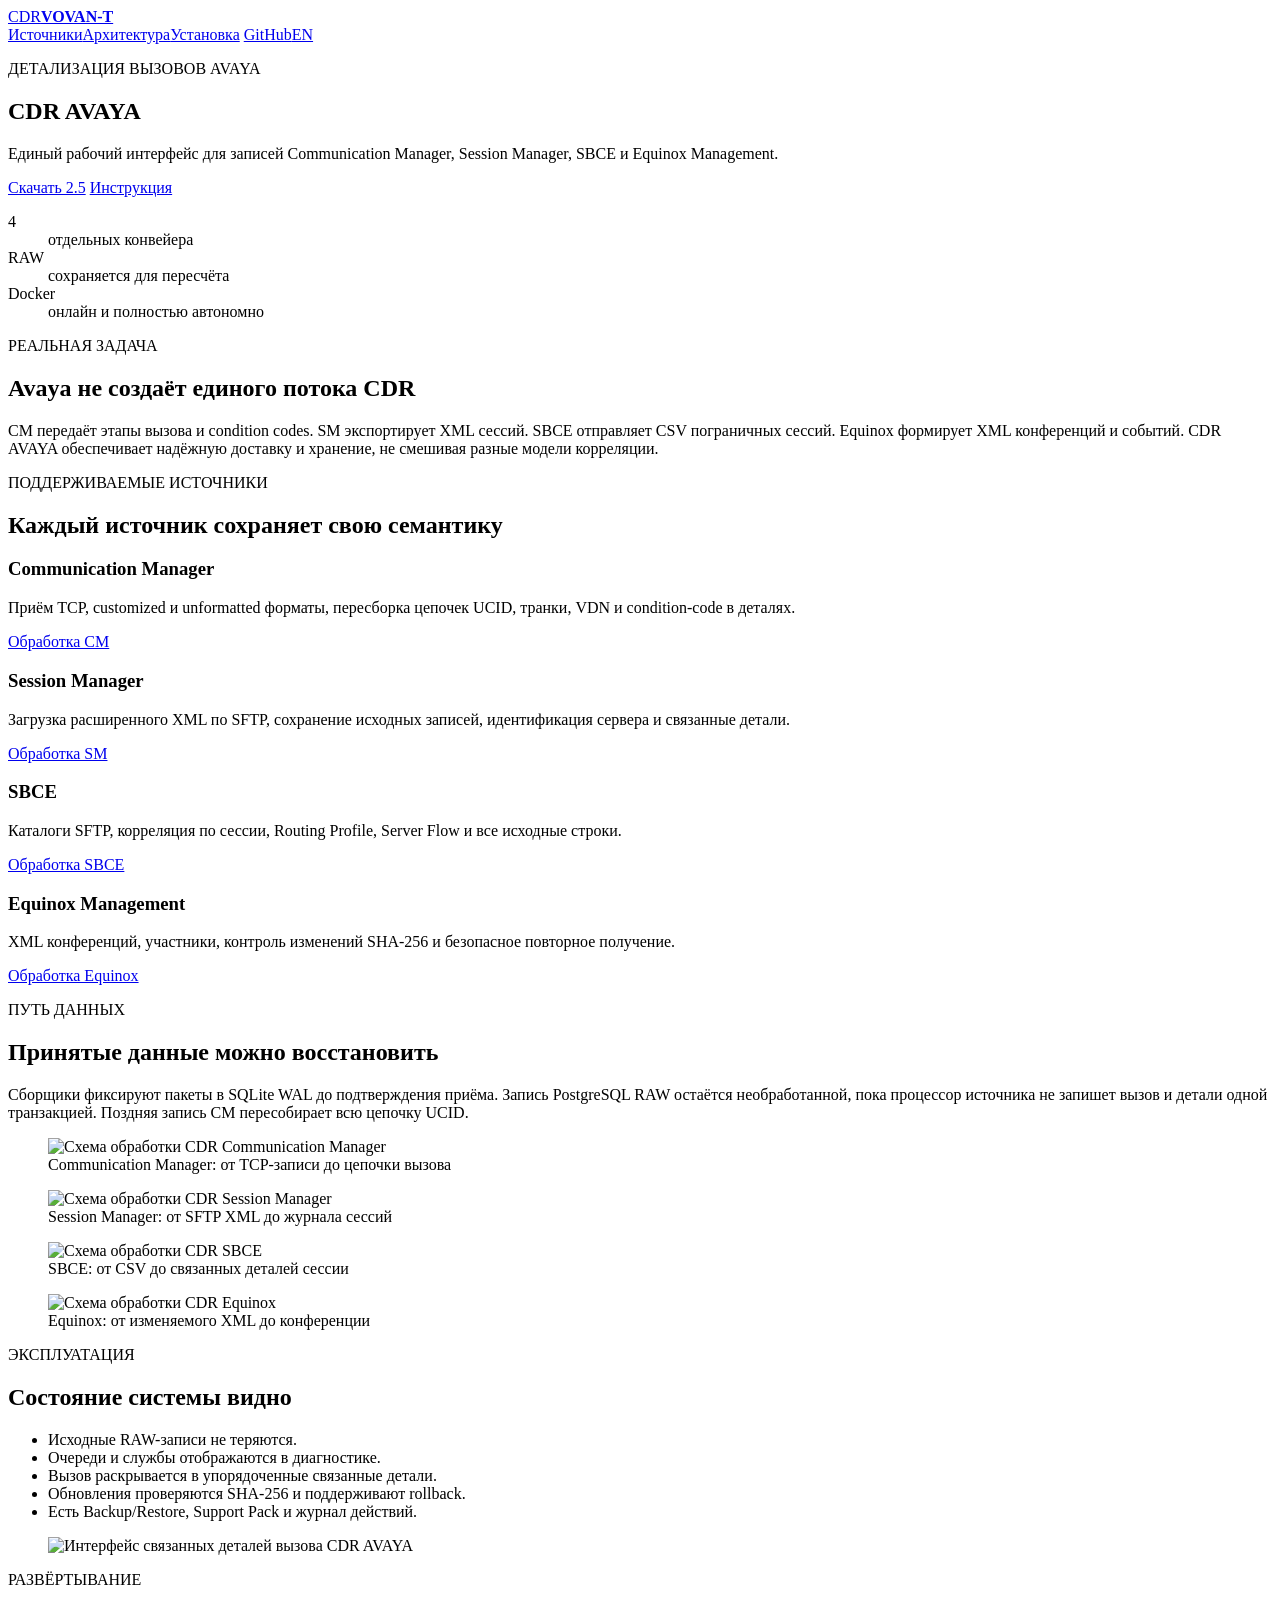
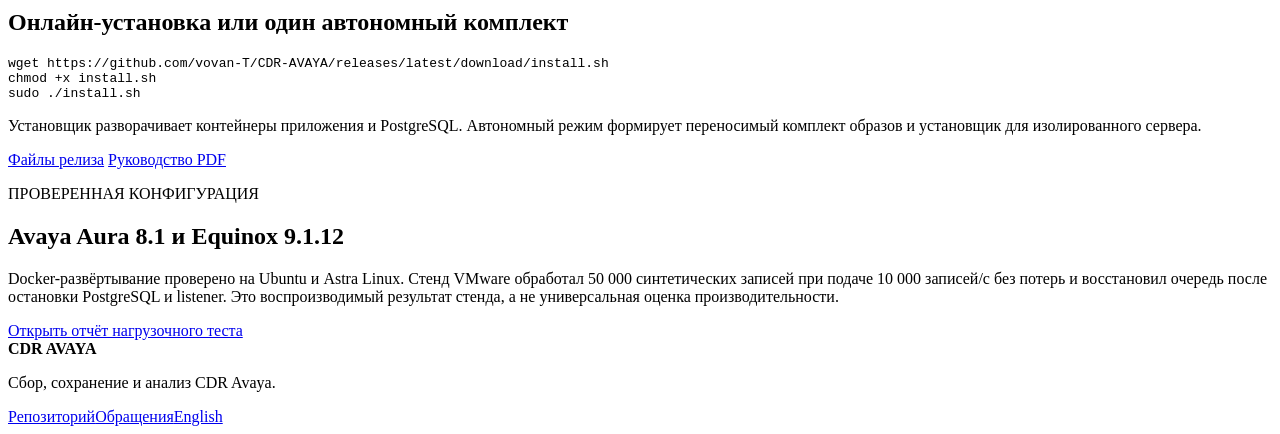
==== site/ru/index.html @ 7bfda359 "site: publish CDR AVAYA product landing pages" ====
<!doctype html>
<html lang="ru">
<head>
  <meta charset="utf-8">
  <meta name="viewport" content="width=device-width,initial-scale=1">
  <title>CDR AVAYA | Сбор и анализ CDR CM, SM, SBCE и Equinox</title>
  <meta name="description" content="Сбор, сохранение, обработка и анализ CDR Avaya Communication Manager, Session Manager, SBCE и Equinox Management. Онлайн и полностью автономная установка Docker.">
  <link rel="canonical" href="https://vovan-t.github.io/CDR-AVAYA/ru/">
  <link rel="alternate" hreflang="en" href="https://vovan-t.github.io/CDR-AVAYA/">
  <link rel="alternate" hreflang="ru" href="https://vovan-t.github.io/CDR-AVAYA/ru/">
  <link rel="alternate" hreflang="x-default" href="https://vovan-t.github.io/CDR-AVAYA/">
  <meta property="og:type" content="website">
  <meta property="og:title" content="CDR AVAYA — единый рабочий интерфейс для четырёх источников CDR">
  <meta property="og:description" content="Сбор CDR Avaya CM, SM, SBCE и Equinox с сохранением RAW, отдельной обработкой источников и деталями вызовов.">
  <meta property="og:url" content="https://vovan-t.github.io/CDR-AVAYA/ru/">
  <meta property="og:image" content="https://vovan-t.github.io/CDR-AVAYA/assets/images/cdr-avaya-dashboard.png">
  <meta name="twitter:card" content="summary_large_image">
  <link rel="stylesheet" href="https://vovan-t.github.io/CDR-AVAYA/styles.css">
  <script type="application/ld+json">
  {
    "@context":"https://schema.org",
    "@type":"SoftwareApplication",
    "name":"CDR AVAYA",
    "applicationCategory":"BusinessApplication",
    "applicationSubCategory":"Управление детализацией вызовов",
    "operatingSystem":"Linux, Ubuntu, Astra Linux",
    "softwareVersion":"2.5.6",
    "description":"Платформа сбора и анализа CDR Avaya Communication Manager, Session Manager, SBCE и Equinox Management.",
    "url":"https://vovan-t.github.io/CDR-AVAYA/ru/",
    "downloadUrl":"https://github.com/vovan-T/CDR-AVAYA/releases/latest",
    "image":"https://vovan-t.github.io/CDR-AVAYA/assets/images/cdr-avaya-dashboard.png",
    "author":{"@type":"Person","name":"Vovan","url":"https://github.com/vovan-T"},
    "offers":{"@type":"Offer","price":"0","priceCurrency":"USD"}
  }
  </script>
</head>
<body>
<header class="topbar">
  <a class="brand" href="https://vovan-t.github.io/CDR-AVAYA/ru/" aria-label="CDR AVAYA"><span>CDR</span><b>VOVAN-T</b></a>
  <nav aria-label="Основная навигация">
    <a href="#sources">Источники</a><a href="#architecture">Архитектура</a><a href="#install">Установка</a>
    <a href="https://github.com/vovan-T/CDR-AVAYA">GitHub</a><a class="language" href="https://vovan-t.github.io/CDR-AVAYA/">EN</a>
  </nav>
</header>

<main>
<section class="hero ru-hero">
  <div class="hero-content">
    <p class="eyebrow">ДЕТАЛИЗАЦИЯ ВЫЗОВОВ AVAYA</p>
    <h1>CDR AVAYA</h1>
    <p class="lead">Единый рабочий интерфейс для записей Communication Manager, Session Manager, SBCE и Equinox Management.</p>
    <div class="actions">
      <a class="button primary" href="https://github.com/vovan-T/CDR-AVAYA/releases/latest">Скачать 2.5</a>
      <a class="button secondary" href="https://github.com/vovan-T/CDR-AVAYA/blob/main/INSTALL_RU.md">Инструкция</a>
    </div>
    <dl class="facts">
      <div><dt>4</dt><dd>отдельных конвейера</dd></div>
      <div><dt>RAW</dt><dd>сохраняется для пересчёта</dd></div>
      <div><dt>Docker</dt><dd>онлайн и полностью автономно</dd></div>
    </dl>
  </div>
</section>

<section class="intro band">
  <div class="content narrow">
    <p class="section-label">РЕАЛЬНАЯ ЗАДАЧА</p>
    <h2>Avaya не создаёт единого потока CDR</h2>
    <p>CM передаёт этапы вызова и condition codes. SM экспортирует XML сессий. SBCE отправляет CSV пограничных сессий. Equinox формирует XML конференций и событий. CDR AVAYA обеспечивает надёжную доставку и хранение, не смешивая разные модели корреляции.</p>
  </div>
</section>

<section id="sources" class="band muted">
  <div class="content">
    <p class="section-label">ПОДДЕРЖИВАЕМЫЕ ИСТОЧНИКИ</p>
    <h2>Каждый источник сохраняет свою семантику</h2>
    <div class="source-grid">
      <article><h3>Communication Manager</h3><p>Приём TCP, customized и unformatted форматы, пересборка цепочек UCID, транки, VDN и condition-code в деталях.</p><a href="#architecture">Обработка CM</a></article>
      <article><h3>Session Manager</h3><p>Загрузка расширенного XML по SFTP, сохранение исходных записей, идентификация сервера и связанные детали.</p><a href="#architecture">Обработка SM</a></article>
      <article><h3>SBCE</h3><p>Каталоги SFTP, корреляция по сессии, Routing Profile, Server Flow и все исходные строки.</p><a href="#architecture">Обработка SBCE</a></article>
      <article><h3>Equinox Management</h3><p>XML конференций, участники, контроль изменений SHA-256 и безопасное повторное получение.</p><a href="#architecture">Обработка Equinox</a></article>
    </div>
  </div>
</section>

<section id="architecture" class="band">
  <div class="content">
    <p class="section-label">ПУТЬ ДАННЫХ</p>
    <h2>Принятые данные можно восстановить</h2>
    <p class="section-copy">Сборщики фиксируют пакеты в SQLite WAL до подтверждения приёма. Запись PostgreSQL RAW остаётся необработанной, пока процессор источника не запишет вызов и детали одной транзакцией. Поздняя запись CM пересобирает всю цепочку UCID.</p>
    <div class="diagram-grid">
      <figure><img src="https://vovan-t.github.io/CDR-AVAYA/assets/images/cdr-cm-processing-3d.png" alt="Схема обработки CDR Communication Manager" loading="lazy"><figcaption>Communication Manager: от TCP-записи до цепочки вызова</figcaption></figure>
      <figure><img src="https://vovan-t.github.io/CDR-AVAYA/assets/images/cdr-sm-processing-3d.png" alt="Схема обработки CDR Session Manager" loading="lazy"><figcaption>Session Manager: от SFTP XML до журнала сессий</figcaption></figure>
      <figure><img src="https://vovan-t.github.io/CDR-AVAYA/assets/images/cdr-sbce-processing-3d.png" alt="Схема обработки CDR SBCE" loading="lazy"><figcaption>SBCE: от CSV до связанных деталей сессии</figcaption></figure>
      <figure><img src="https://vovan-t.github.io/CDR-AVAYA/assets/images/cdr-eq-processing-3d.png" alt="Схема обработки CDR Equinox" loading="lazy"><figcaption>Equinox: от изменяемого XML до конференции</figcaption></figure>
    </div>
  </div>
</section>

<section class="band evidence">
  <div class="content split">
    <div>
      <p class="section-label">ЭКСПЛУАТАЦИЯ</p>
      <h2>Состояние системы видно</h2>
      <ul class="checklist">
        <li>Исходные RAW-записи не теряются.</li>
        <li>Очереди и службы отображаются в диагностике.</li>
        <li>Вызов раскрывается в упорядоченные связанные детали.</li>
        <li>Обновления проверяются SHA-256 и поддерживают rollback.</li>
        <li>Есть Backup/Restore, Support Pack и журнал действий.</li>
      </ul>
    </div>
    <figure class="product-shot"><img src="https://vovan-t.github.io/CDR-AVAYA/assets/images/cdr-avaya-details.png" alt="Интерфейс связанных деталей вызова CDR AVAYA" loading="lazy"></figure>
  </div>
</section>

<section id="install" class="band install">
  <div class="content narrow">
    <p class="section-label">РАЗВЁРТЫВАНИЕ</p>
    <h2>Онлайн-установка или один автономный комплект</h2>
    <pre><code>wget https://github.com/vovan-T/CDR-AVAYA/releases/latest/download/install.sh
chmod +x install.sh
sudo ./install.sh</code></pre>
    <p>Установщик разворачивает контейнеры приложения и PostgreSQL. Автономный режим формирует переносимый комплект образов и установщик для изолированного сервера.</p>
    <div class="actions">
      <a class="button primary" href="https://github.com/vovan-T/CDR-AVAYA/releases/latest">Файлы релиза</a>
      <a class="button secondary dark" href="https://github.com/vovan-T/CDR-AVAYA/raw/main/docs/cdr-avaya-2.5-manual-ru.pdf">Руководство PDF</a>
    </div>
  </div>
</section>

<section class="band verified">
  <div class="content narrow">
    <p class="section-label">ПРОВЕРЕННАЯ КОНФИГУРАЦИЯ</p>
    <h2>Avaya Aura 8.1 и Equinox 9.1.12</h2>
    <p>Docker-развёртывание проверено на Ubuntu и Astra Linux. Стенд VMware обработал 50 000 синтетических записей при подаче 10 000 записей/с без потерь и восстановил очередь после остановки PostgreSQL и listener. Это воспроизводимый результат стенда, а не универсальная оценка производительности.</p>
    <a class="text-link" href="https://github.com/vovan-T/CDR-AVAYA/blob/main/docs/LOAD_TEST_REPORT_2026-07-16_RU.md">Открыть отчёт нагрузочного теста</a>
  </div>
</section>
</main>

<footer>
  <div><strong>CDR AVAYA</strong><p>Сбор, сохранение и анализ CDR Avaya.</p></div>
  <div><a href="https://github.com/vovan-T/CDR-AVAYA">Репозиторий</a><a href="https://github.com/vovan-T/CDR-AVAYA/issues">Обращения</a><a href="https://vovan-t.github.io/CDR-AVAYA/">English</a></div>
</footer>
</body>
</html>
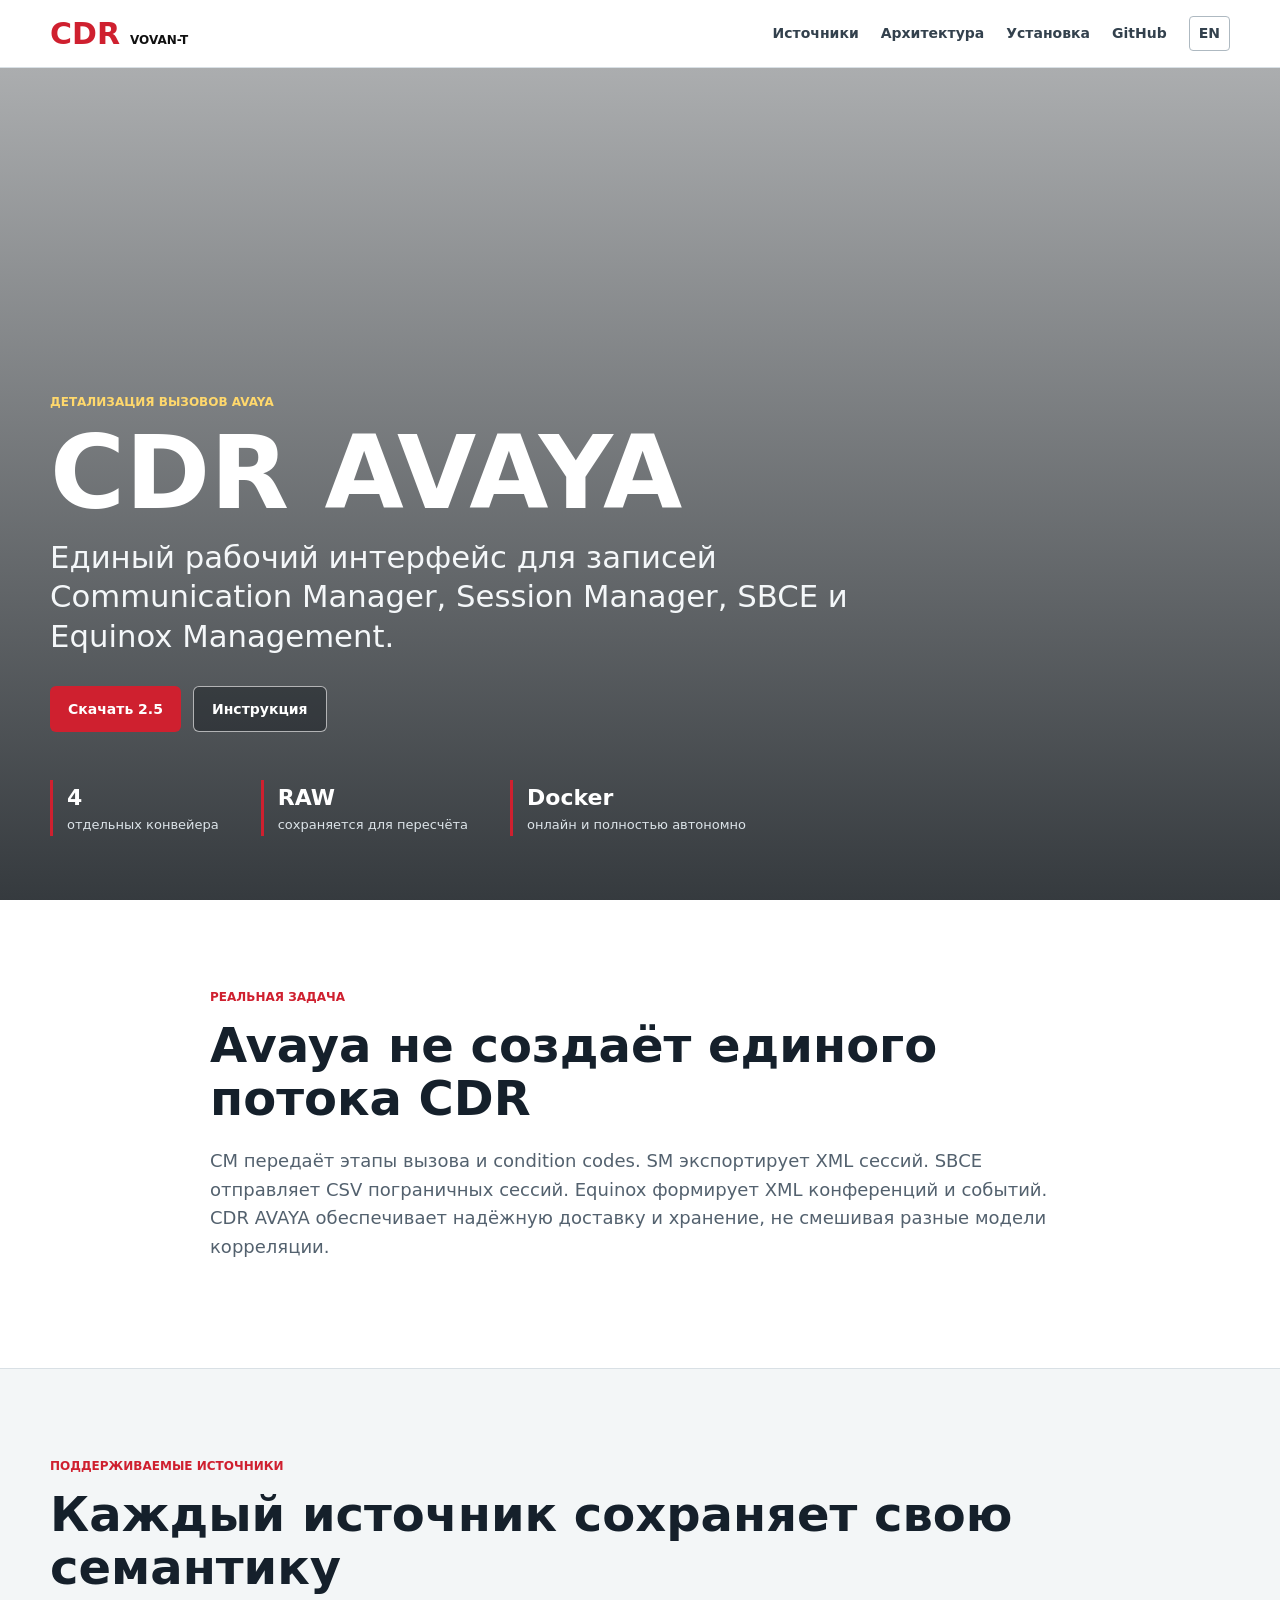
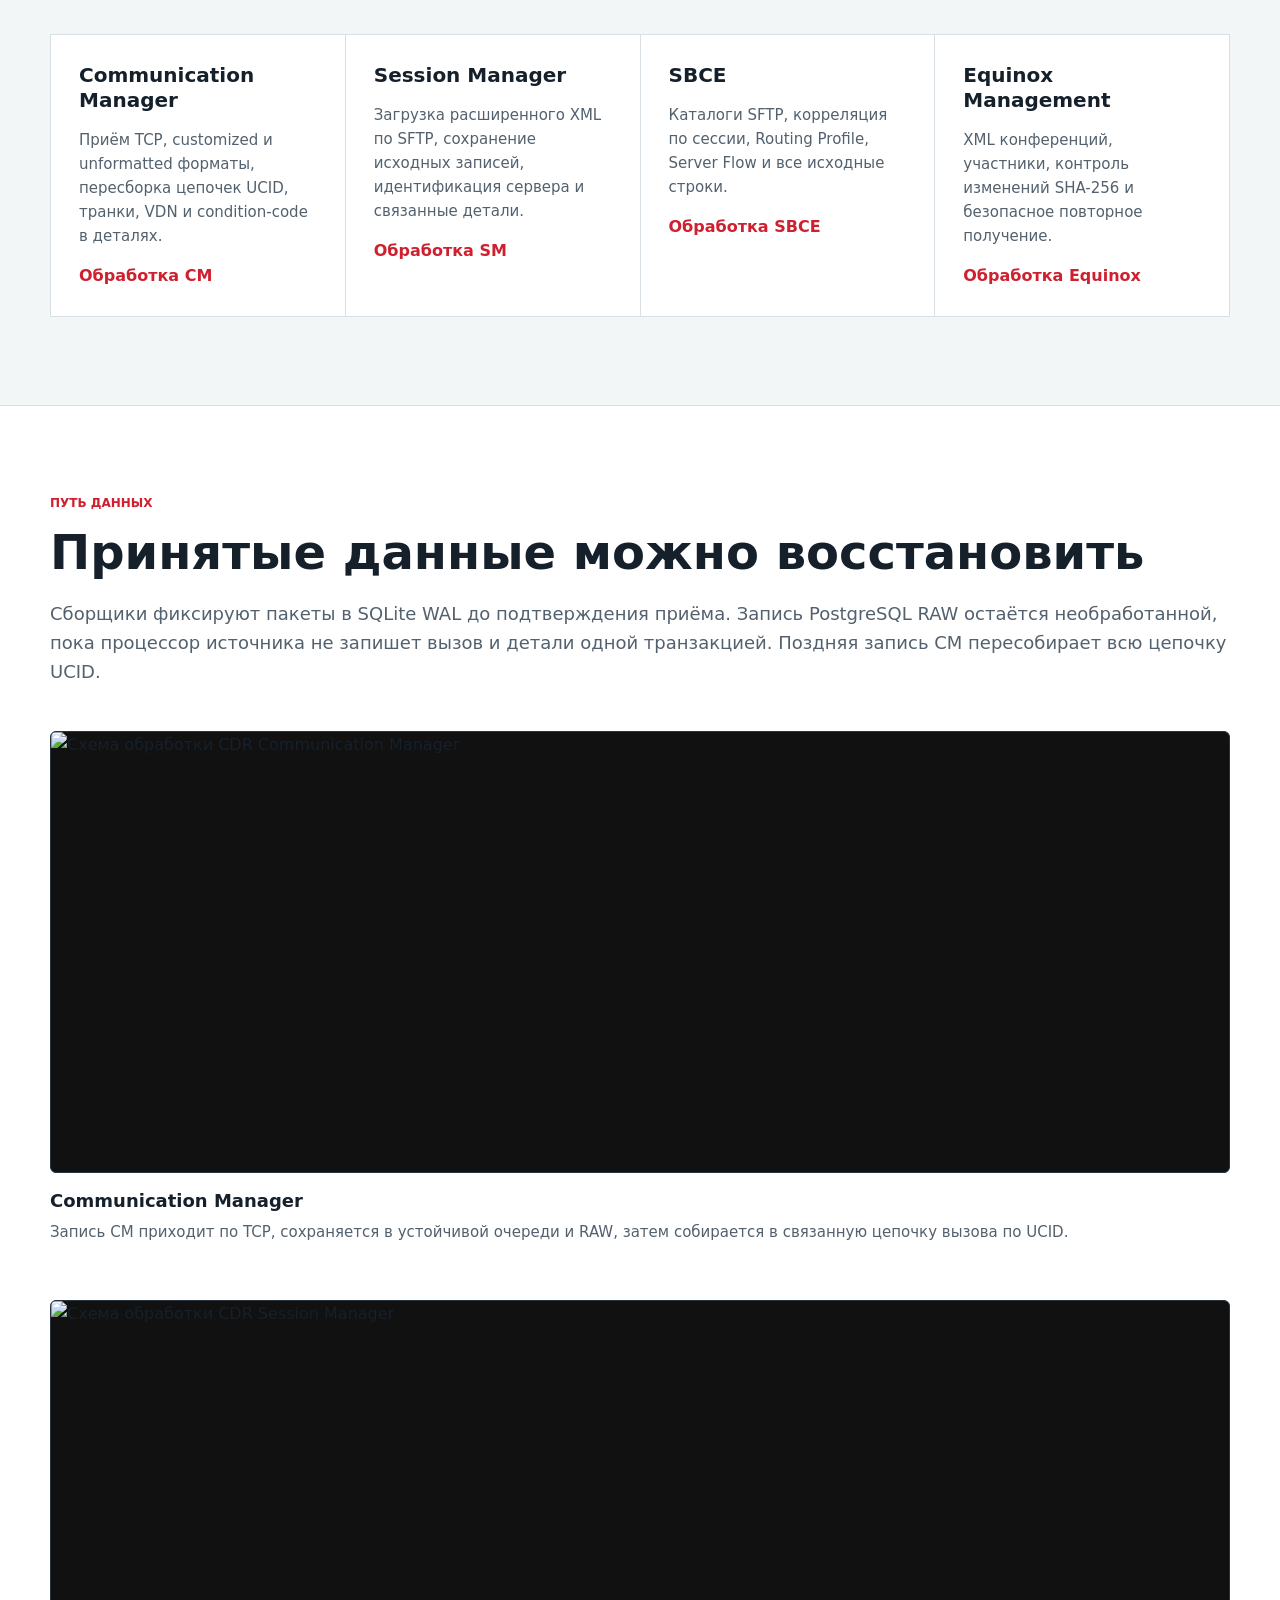
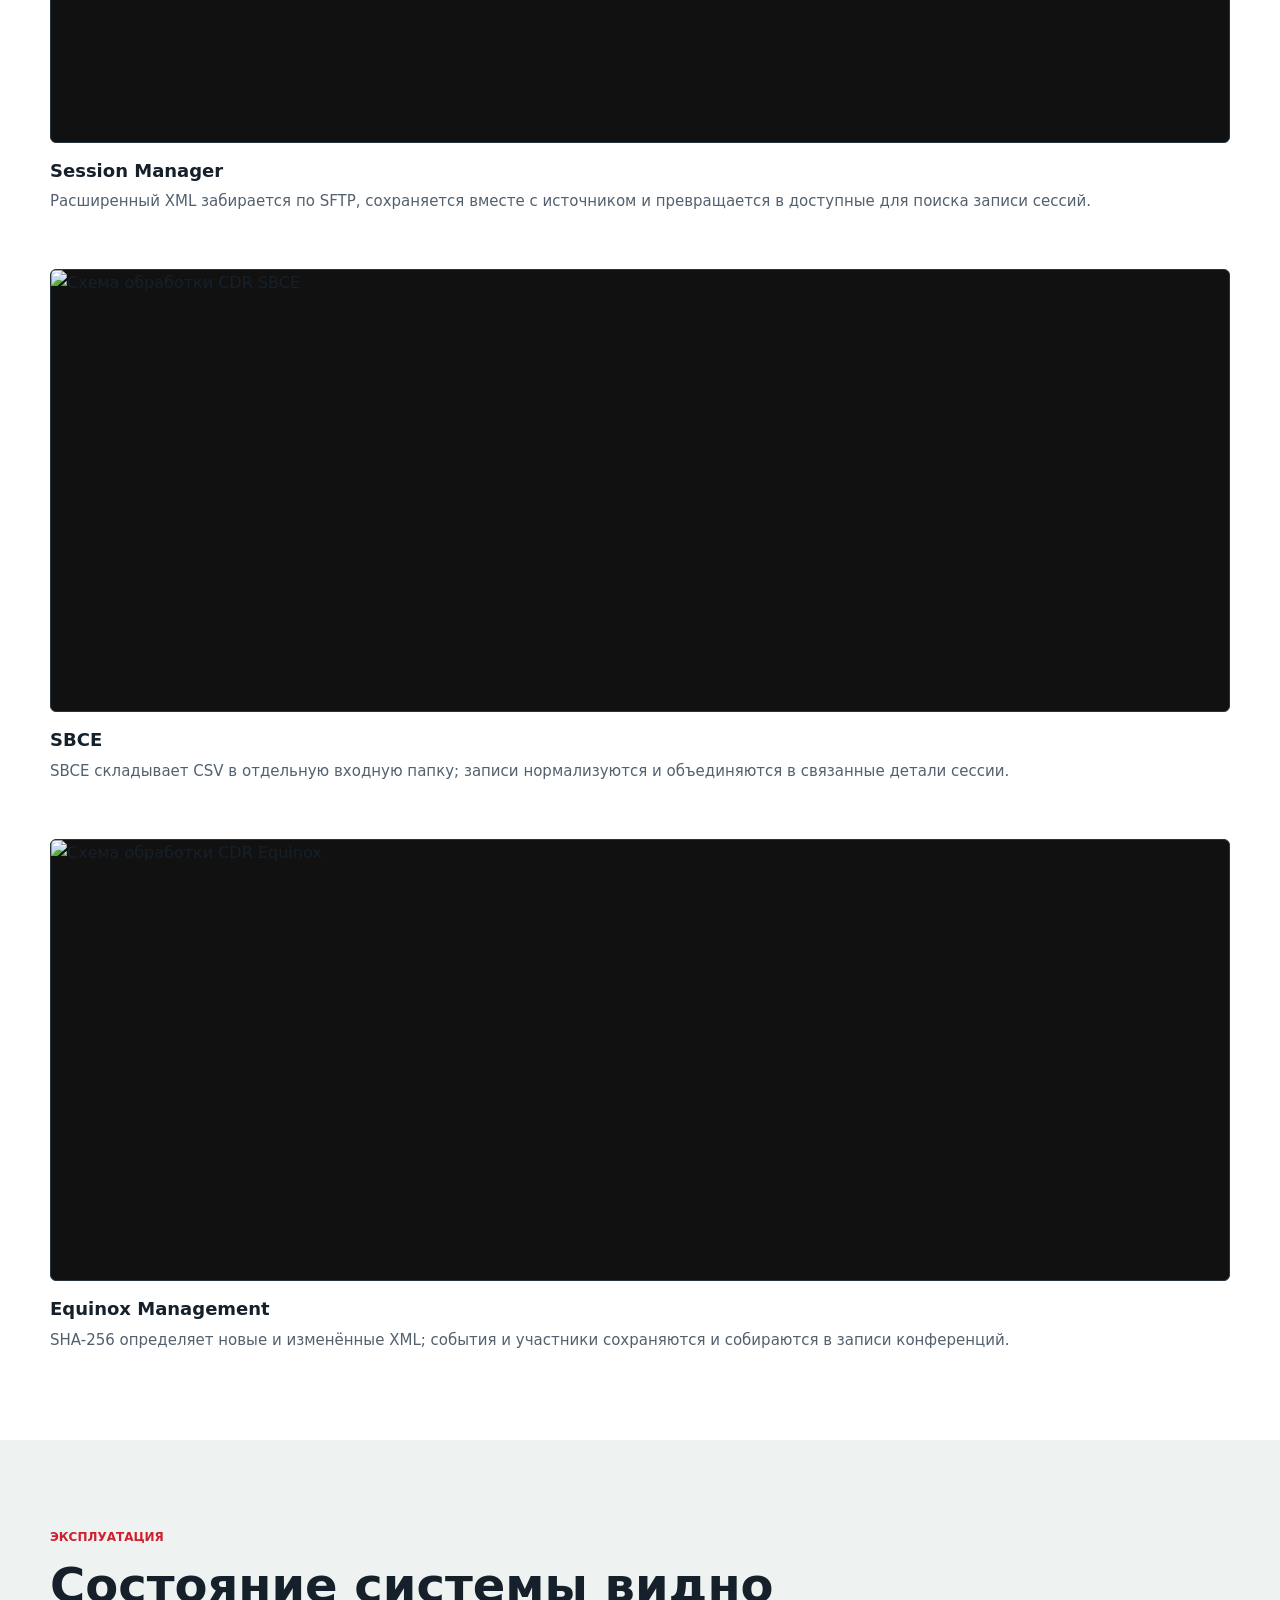
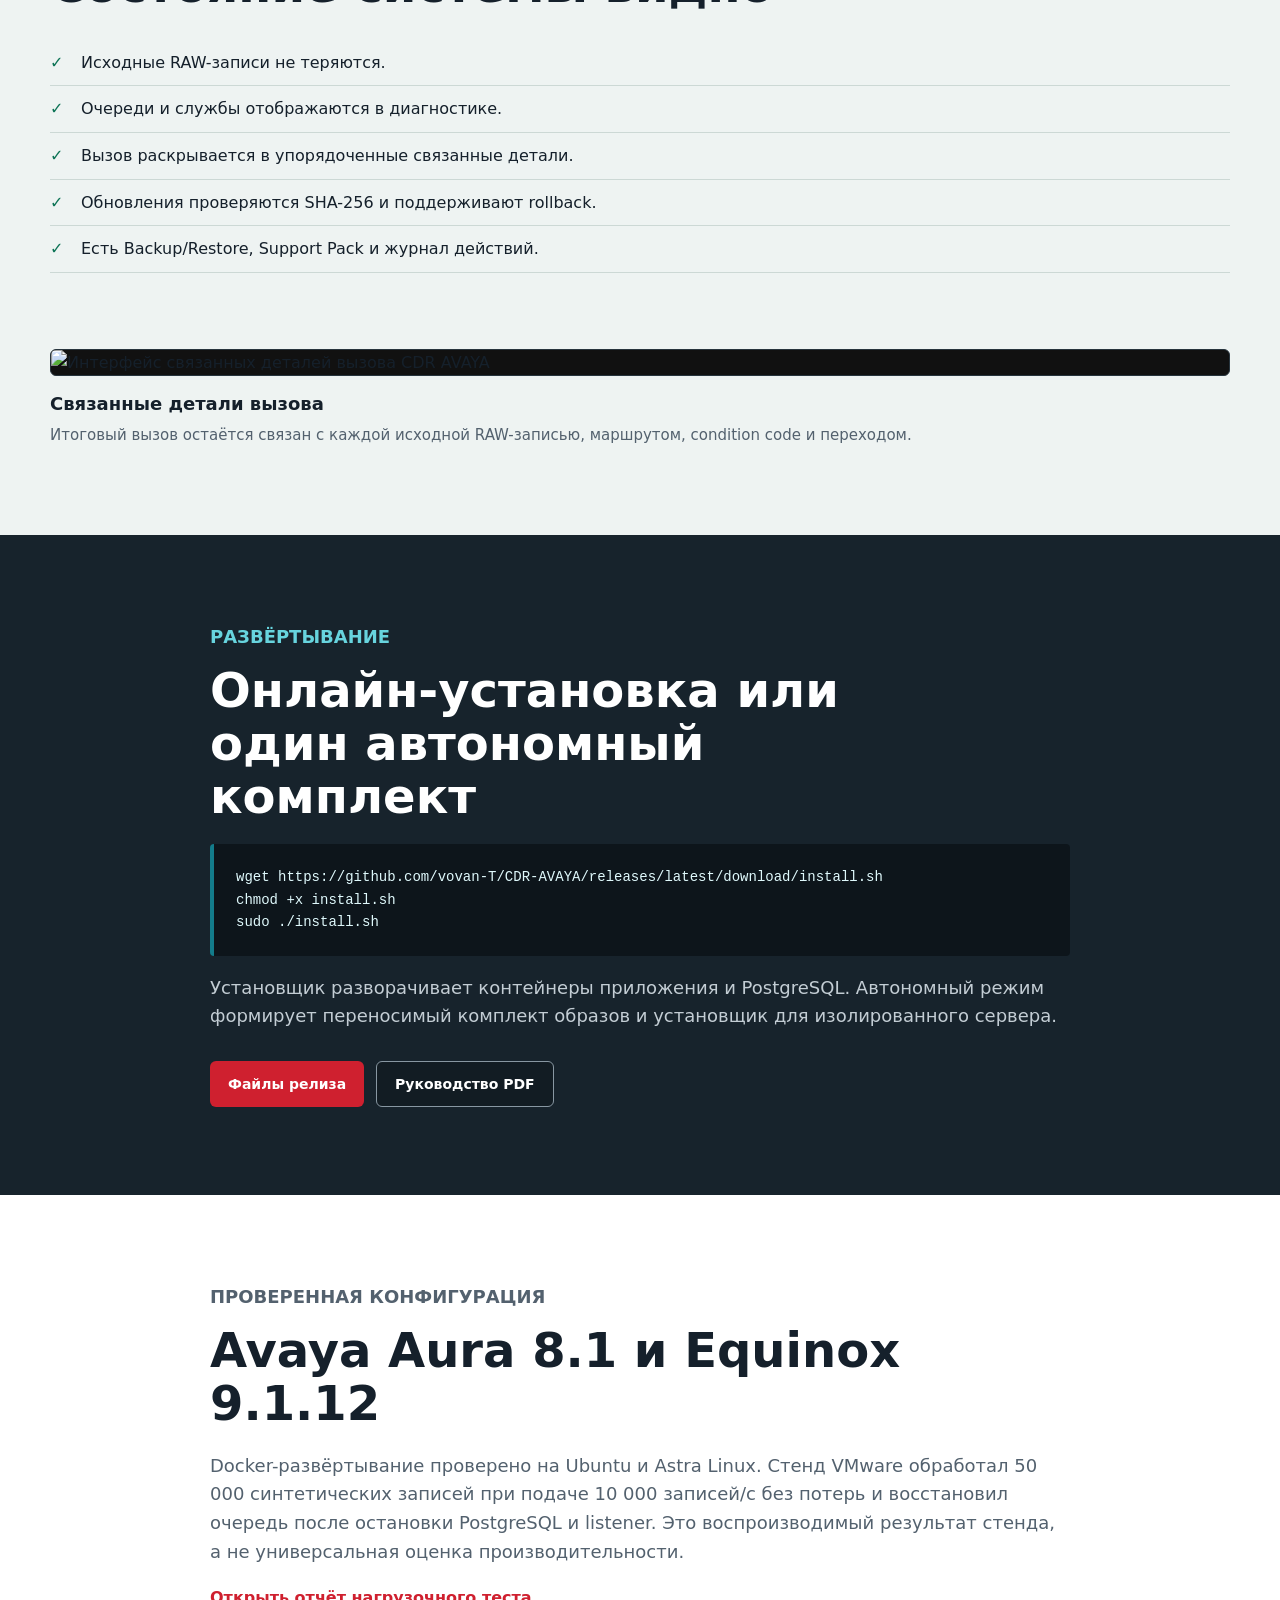
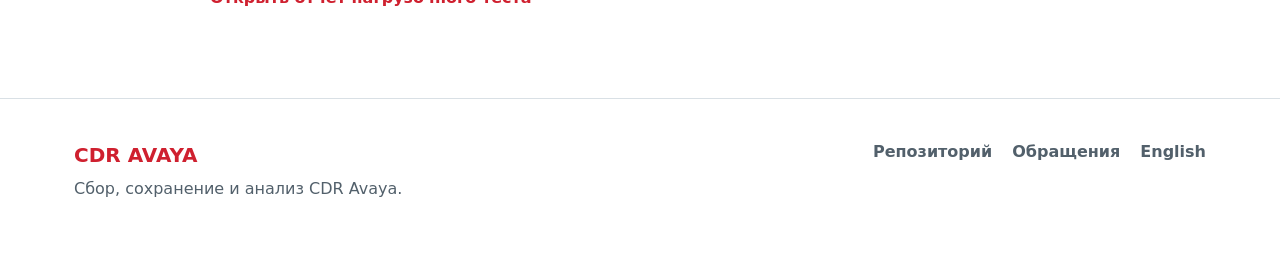
==== commit 10be6d27: "site: show full visual stories inline" ====
--- a/site/ru/index.html
+++ b/site/ru/index.html
@@ -15,7 +15,8 @@
   <meta property="og:url" content="https://vovan-t.github.io/CDR-AVAYA/ru/">
   <meta property="og:image" content="https://vovan-t.github.io/CDR-AVAYA/assets/images/cdr-avaya-dashboard.png">
   <meta name="twitter:card" content="summary_large_image">
-  <link rel="stylesheet" href="https://vovan-t.github.io/CDR-AVAYA/styles.css">
+  <link rel="stylesheet" href="../styles.css">
+  <link rel="stylesheet" href="../visual-stories.css">
   <script type="application/ld+json">
   {
     "@context":"https://schema.org",
@@ -88,10 +89,22 @@
     <h2>Принятые данные можно восстановить</h2>
     <p class="section-copy">Сборщики фиксируют пакеты в SQLite WAL до подтверждения приёма. Запись PostgreSQL RAW остаётся необработанной, пока процессор источника не запишет вызов и детали одной транзакцией. Поздняя запись CM пересобирает всю цепочку UCID.</p>
     <div class="diagram-grid">
-      <figure><img src="https://vovan-t.github.io/CDR-AVAYA/assets/images/cdr-cm-processing-3d.png" alt="Схема обработки CDR Communication Manager" loading="lazy"><figcaption>Communication Manager: от TCP-записи до цепочки вызова</figcaption></figure>
-      <figure><img src="https://vovan-t.github.io/CDR-AVAYA/assets/images/cdr-sm-processing-3d.png" alt="Схема обработки CDR Session Manager" loading="lazy"><figcaption>Session Manager: от SFTP XML до журнала сессий</figcaption></figure>
-      <figure><img src="https://vovan-t.github.io/CDR-AVAYA/assets/images/cdr-sbce-processing-3d.png" alt="Схема обработки CDR SBCE" loading="lazy"><figcaption>SBCE: от CSV до связанных деталей сессии</figcaption></figure>
-      <figure><img src="https://vovan-t.github.io/CDR-AVAYA/assets/images/cdr-eq-processing-3d.png" alt="Схема обработки CDR Equinox" loading="lazy"><figcaption>Equinox: от изменяемого XML до конференции</figcaption></figure>
+      <figure>
+        <img src="../assets/images/cdr-cm-processing-3d.png" alt="Схема обработки CDR Communication Manager" loading="lazy">
+        <figcaption><strong>Communication Manager</strong><span>Запись CM приходит по TCP, сохраняется в устойчивой очереди и RAW, затем собирается в связанную цепочку вызова по UCID.</span></figcaption>
+      </figure>
+      <figure>
+        <img src="../assets/images/cdr-sm-processing-3d.png" alt="Схема обработки CDR Session Manager" loading="lazy">
+        <figcaption><strong>Session Manager</strong><span>Расширенный XML забирается по SFTP, сохраняется вместе с источником и превращается в доступные для поиска записи сессий.</span></figcaption>
+      </figure>
+      <figure>
+        <img src="../assets/images/cdr-sbce-processing-3d.png" alt="Схема обработки CDR SBCE" loading="lazy">
+        <figcaption><strong>SBCE</strong><span>SBCE складывает CSV в отдельную входную папку; записи нормализуются и объединяются в связанные детали сессии.</span></figcaption>
+      </figure>
+      <figure>
+        <img src="../assets/images/cdr-eq-processing-3d.png" alt="Схема обработки CDR Equinox" loading="lazy">
+        <figcaption><strong>Equinox Management</strong><span>SHA-256 определяет новые и изменённые XML; события и участники сохраняются и собираются в записи конференций.</span></figcaption>
+      </figure>
     </div>
   </div>
 </section>
@@ -109,7 +122,10 @@
         <li>Есть Backup/Restore, Support Pack и журнал действий.</li>
       </ul>
     </div>
-    <figure class="product-shot"><img src="https://vovan-t.github.io/CDR-AVAYA/assets/images/cdr-avaya-details.png" alt="Интерфейс связанных деталей вызова CDR AVAYA" loading="lazy"></figure>
+    <figure class="product-shot">
+      <img src="../assets/images/cdr-avaya-details.png" alt="Интерфейс связанных деталей вызова CDR AVAYA" loading="lazy">
+      <figcaption><strong>Связанные детали вызова</strong><span>Итоговый вызов остаётся связан с каждой исходной RAW-записью, маршрутом, condition code и переходом.</span></figcaption>
+    </figure>
   </div>
 </section>
 
@@ -143,4 +159,4 @@
   <div><a href="https://github.com/vovan-T/CDR-AVAYA">Репозиторий</a><a href="https://github.com/vovan-T/CDR-AVAYA/issues">Обращения</a><a href="https://vovan-t.github.io/CDR-AVAYA/">English</a></div>
 </footer>
 </body>
-</html>+</html>
--- a/site/styles.css
+++ b/site/styles.css
@@ -0,0 +1 @@
+:root{--ink:#15202b;--muted:#53616e;--line:#d9e0e5;--paper:#fff;--soft:#f3f6f7;--red:#cf202f;--red-dark:#9d1723;--green:#0c7355;--cyan:#137c8b;--gold:#d49a21;--max:1180px}*{box-sizing:border-box}html{scroll-behavior:smooth}body{margin:0;color:var(--ink);background:var(--paper);font-family:Inter,ui-sans-serif,system-ui,-apple-system,BlinkMacSystemFont,"Segoe UI",sans-serif;line-height:1.6}a{color:inherit}.topbar{height:68px;display:flex;align-items:center;justify-content:space-between;padding:0 max(24px,calc((100% - var(--max))/2));background:#fff;border-bottom:1px solid var(--line);position:sticky;top:0;z-index:20}.brand{text-decoration:none;display:flex;align-items:baseline;gap:10px}.brand span{font-size:30px;font-weight:900;color:var(--red);letter-spacing:0}.brand b{font-size:12px;font-weight:800;color:#111;letter-spacing:0}.topbar nav{display:flex;align-items:center;gap:22px}.topbar nav a{text-decoration:none;font-size:14px;font-weight:650;color:#33414d}.topbar nav a:hover{color:var(--red)}.topbar .language{border:1px solid #aeb9c1;padding:5px 9px;border-radius:4px}.hero{min-height:calc(100vh - 68px);max-height:860px;display:flex;align-items:flex-end;background-image:linear-gradient(rgba(9,15,20,.34),rgba(9,15,20,.82)),url("assets/images/cdr-avaya-dashboard-en.png");background-position:center;background-size:cover;color:#fff}.ru-hero{background-image:linear-gradient(rgba(9,15,20,.34),rgba(9,15,20,.82)),url("assets/images/cdr-avaya-dashboard.png")}.hero-content{width:min(var(--max),calc(100% - 48px));margin:0 auto;padding:88px 0 64px}.eyebrow,.section-label{font-size:12px;font-weight:850;letter-spacing:0;text-transform:uppercase}.eyebrow{color:#ffd86c}.hero h1{font-size:clamp(54px,8vw,104px);line-height:.92;margin:14px 0 18px;letter-spacing:0}.lead{max-width:800px;font-size:clamp(20px,2.4vw,32px);line-height:1.28;margin:0;color:#f4f7f9}.actions{display:flex;gap:12px;flex-wrap:wrap;margin-top:30px}.button{min-height:46px;display:inline-flex;align-items:center;justify-content:center;padding:0 18px;border-radius:6px;text-decoration:none;font-weight:800;font-size:14px}.primary{background:var(--red);color:#fff}.primary:hover{background:var(--red-dark)}.secondary{border:1px solid rgba(255,255,255,.62);color:#fff;background:rgba(12,18,23,.38)}.secondary:hover{background:#fff;color:#111}.secondary.dark{border-color:#8897a2;color:#fff}.facts{display:flex;gap:42px;flex-wrap:wrap;margin:48px 0 0}.facts div{border-left:3px solid var(--red);padding-left:14px}.facts dt{font-size:22px;font-weight:900}.facts dd{margin:0;color:#dce4e9;font-size:13px}.band{padding:88px 24px}.content{max-width:var(--max);margin:0 auto}.narrow{max-width:860px}.section-label{color:var(--red);margin:0 0 12px}.band h2{font-size:clamp(30px,4vw,48px);line-height:1.1;letter-spacing:0;margin:0 0 22px}.intro p:last-child,.section-copy,.verified p,.install p{font-size:18px;color:var(--muted)}.muted{background:var(--soft);border-block:1px solid var(--line)}.source-grid{display:grid;grid-template-columns:repeat(4,1fr);gap:1px;background:var(--line);border:1px solid var(--line);margin-top:40px}.source-grid article{background:#fff;padding:28px;min-height:250px}.source-grid h3{font-size:20px;line-height:1.25;margin:0 0 15px}.source-grid p{color:var(--muted);font-size:15px}.source-grid a,.text-link{font-weight:800;color:var(--red);text-decoration:none}.diagram-grid{display:grid;grid-template-columns:1fr 1fr;gap:28px;margin-top:44px}.diagram-grid figure,.product-shot{margin:0}.diagram-grid img,.product-shot img{display:block;width:100%;height:auto;border:1px solid #27343d;border-radius:6px;background:#111}.diagram-grid figcaption{margin-top:10px;font-size:14px;font-weight:700;color:#53616e}.evidence{background:#eef3f2}.split{display:grid;grid-template-columns:.8fr 1.2fr;gap:64px;align-items:center}.checklist{list-style:none;padding:0;margin:28px 0}.checklist li{position:relative;padding:10px 0 10px 31px;border-bottom:1px solid #ccd8d5}.checklist li:before{content:"✓";position:absolute;left:0;color:var(--green);font-weight:900}.install{background:#17232c;color:#fff}.install .section-label{color:#67d4de}.install h2{max-width:760px}.install p{color:#c3cdd4}.install pre{overflow:auto;padding:22px;background:#0d151b;border-left:4px solid var(--cyan);border-radius:4px;color:#dff9fc;font-size:14px}.verified{border-bottom:1px solid var(--line)}footer{max-width:var(--max);margin:0 auto;padding:40px 24px 54px;display:flex;justify-content:space-between;gap:30px;color:#52606b}footer strong{color:var(--red);font-size:20px}footer p{margin:5px 0}footer div:last-child{display:flex;gap:20px;flex-wrap:wrap}footer a{text-decoration:none;font-weight:700}@media(max-width:900px){.topbar{padding:0 18px}.topbar nav a:not(.language){display:none}.hero{min-height:690px}.hero-content{width:calc(100% - 36px);padding-bottom:40px}.facts{gap:20px}.source-grid{grid-template-columns:1fr 1fr}.split{grid-template-columns:1fr;gap:36px}.band{padding:64px 18px}}@media(max-width:620px){.brand span{font-size:25px}.hero h1{font-size:52px}.lead{font-size:20px}.facts{display:grid;grid-template-columns:1fr 1fr}.source-grid,.diagram-grid{grid-template-columns:1fr}.source-grid article{min-height:0}.band h2{font-size:32px}.intro p:last-child,.section-copy,.verified p,.install p{font-size:16px}footer{flex-direction:column}}@media(prefers-reduced-motion:reduce){html{scroll-behavior:auto}}
--- a/site/visual-stories.css
+++ b/site/visual-stories.css
@@ -0,0 +1,53 @@
+.diagram-grid {
+  display: block;
+}
+
+.diagram-grid img {
+  aspect-ratio: 8 / 3;
+  object-fit: contain;
+}
+
+.diagram-grid figure + figure {
+  margin-top: 56px;
+}
+
+.diagram-grid figcaption,
+.product-shot figcaption {
+  display: grid;
+  gap: 4px;
+  margin-top: 14px;
+  color: var(--muted);
+}
+
+.diagram-grid figcaption strong,
+.product-shot figcaption strong {
+  color: var(--ink);
+  font-size: 18px;
+}
+
+.diagram-grid figcaption span,
+.product-shot figcaption span {
+  font-size: 15px;
+  font-weight: 400;
+}
+
+.split {
+  grid-template-columns: 1fr;
+  gap: 40px;
+  align-items: start;
+}
+
+.product-shot {
+  margin-top: 8px;
+}
+
+@media (max-width: 620px) {
+  .diagram-grid figure + figure {
+    margin-top: 40px;
+  }
+
+  .diagram-grid figcaption strong,
+  .product-shot figcaption strong {
+    font-size: 17px;
+  }
+}
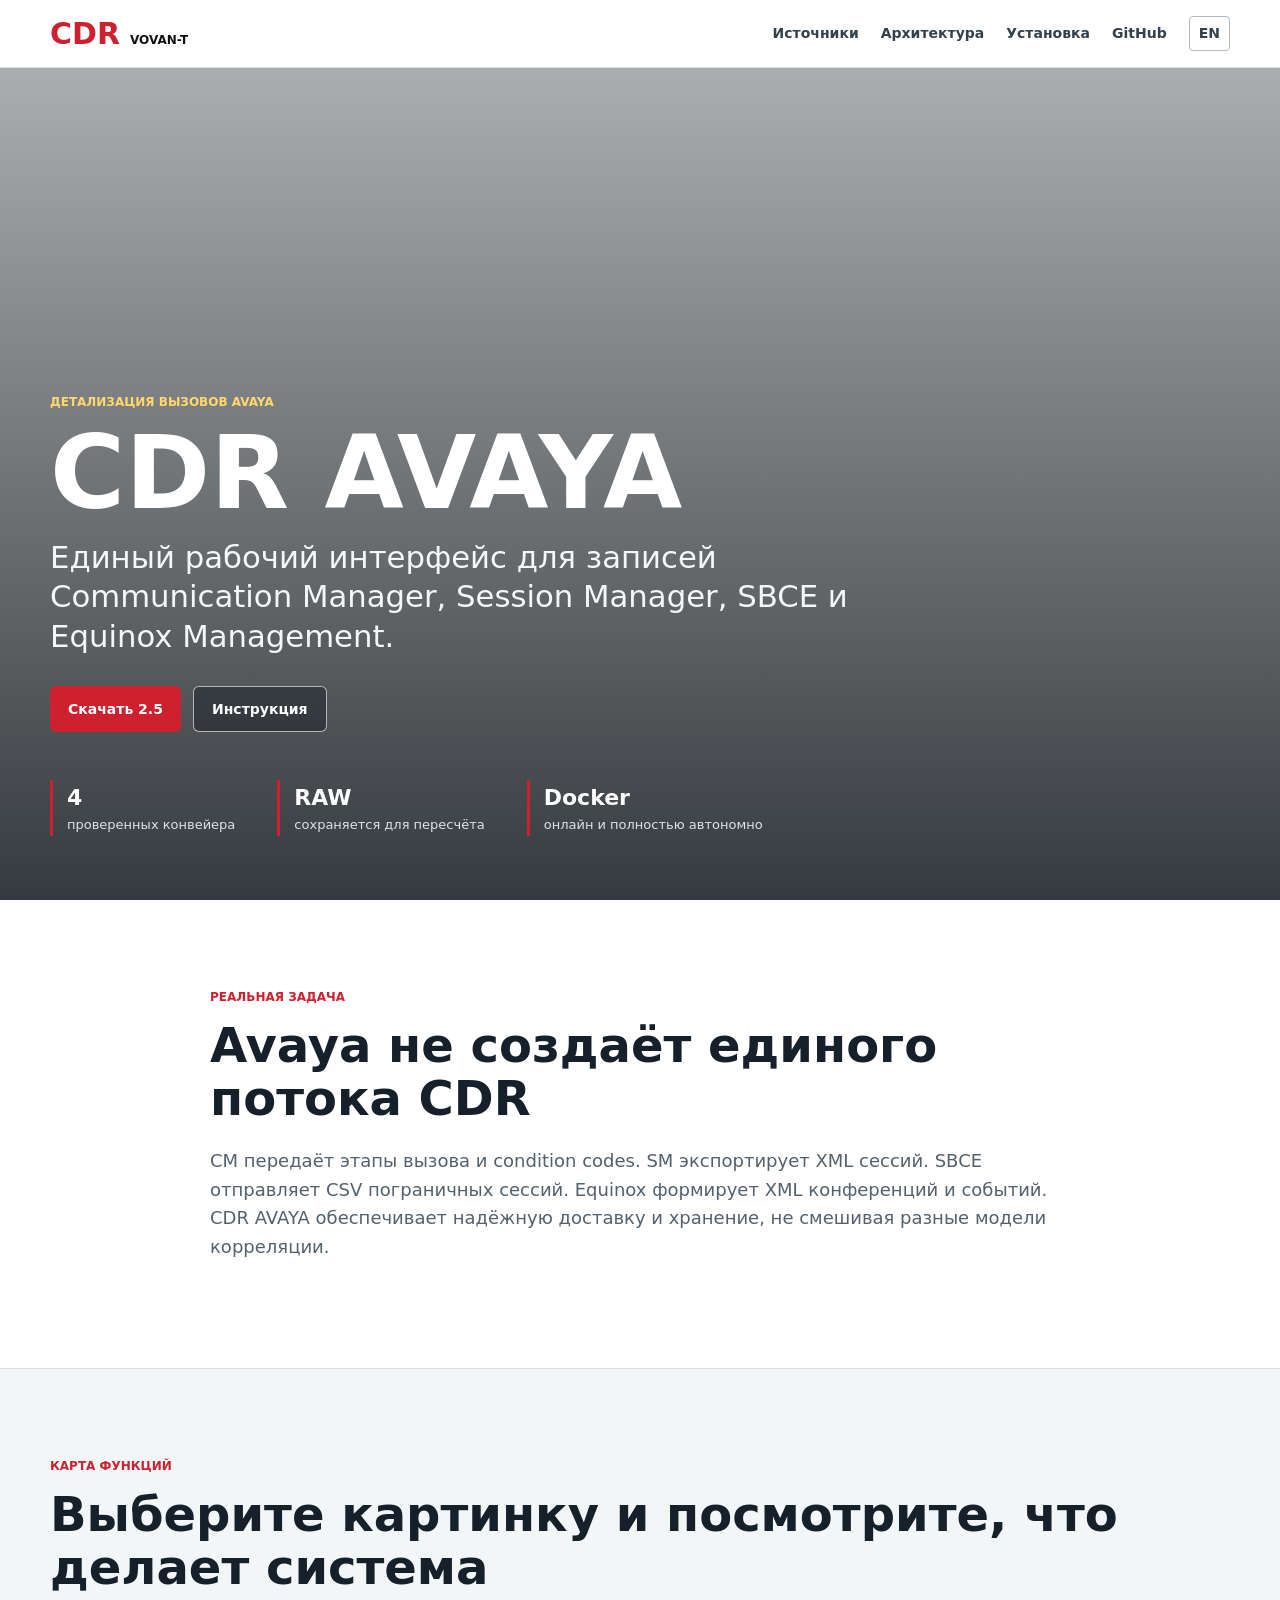
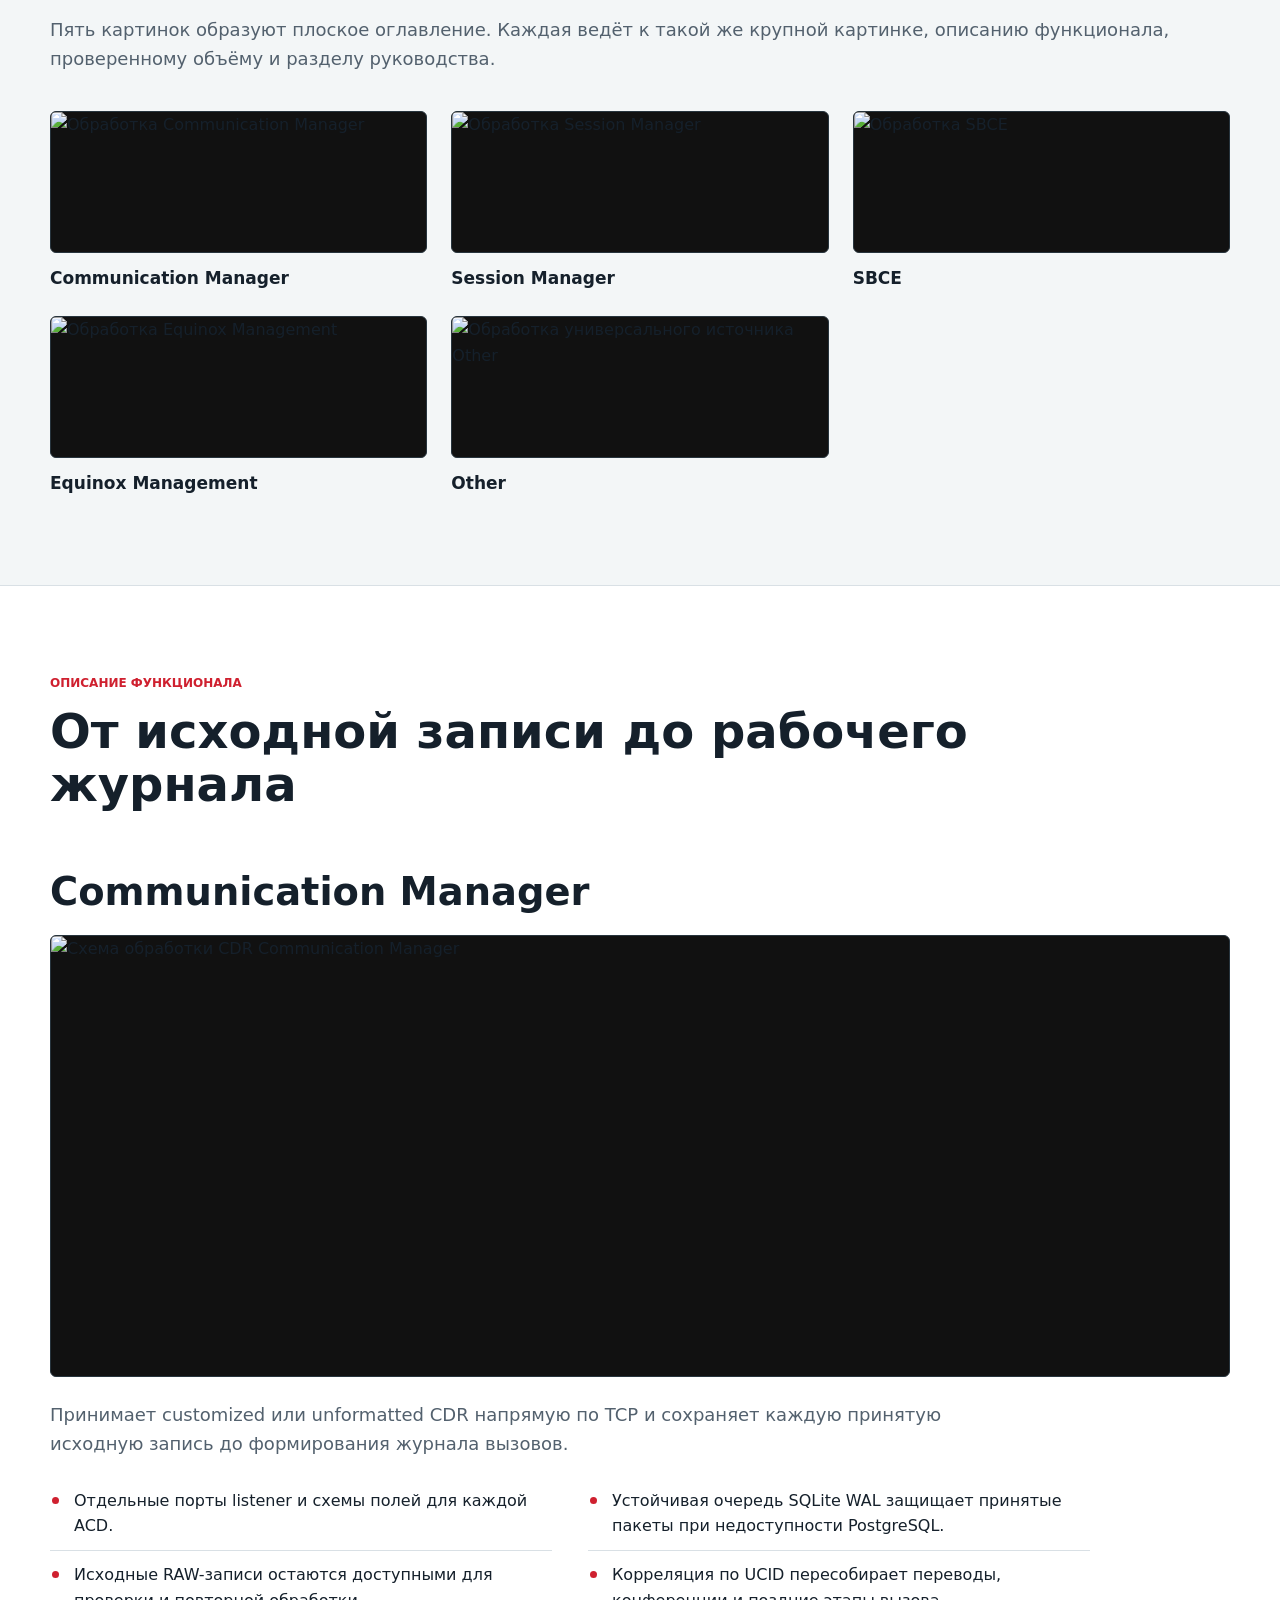
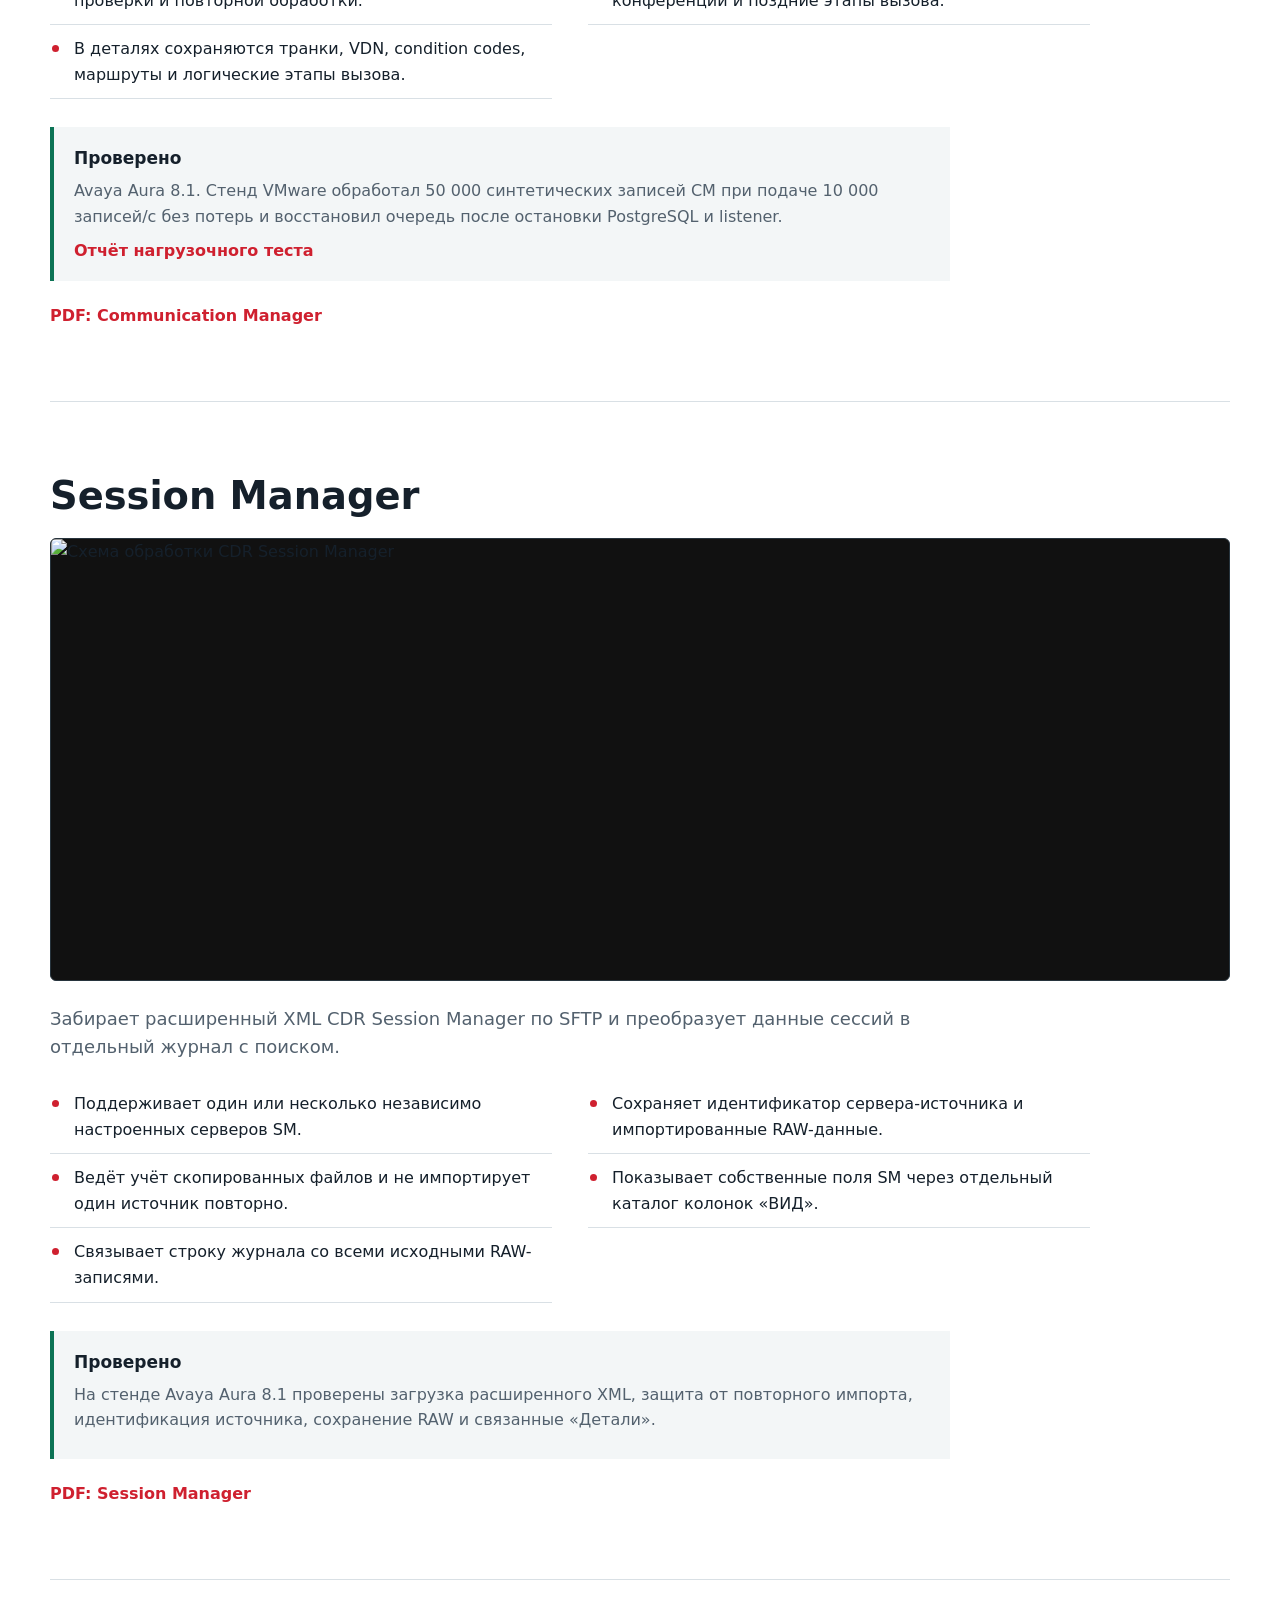
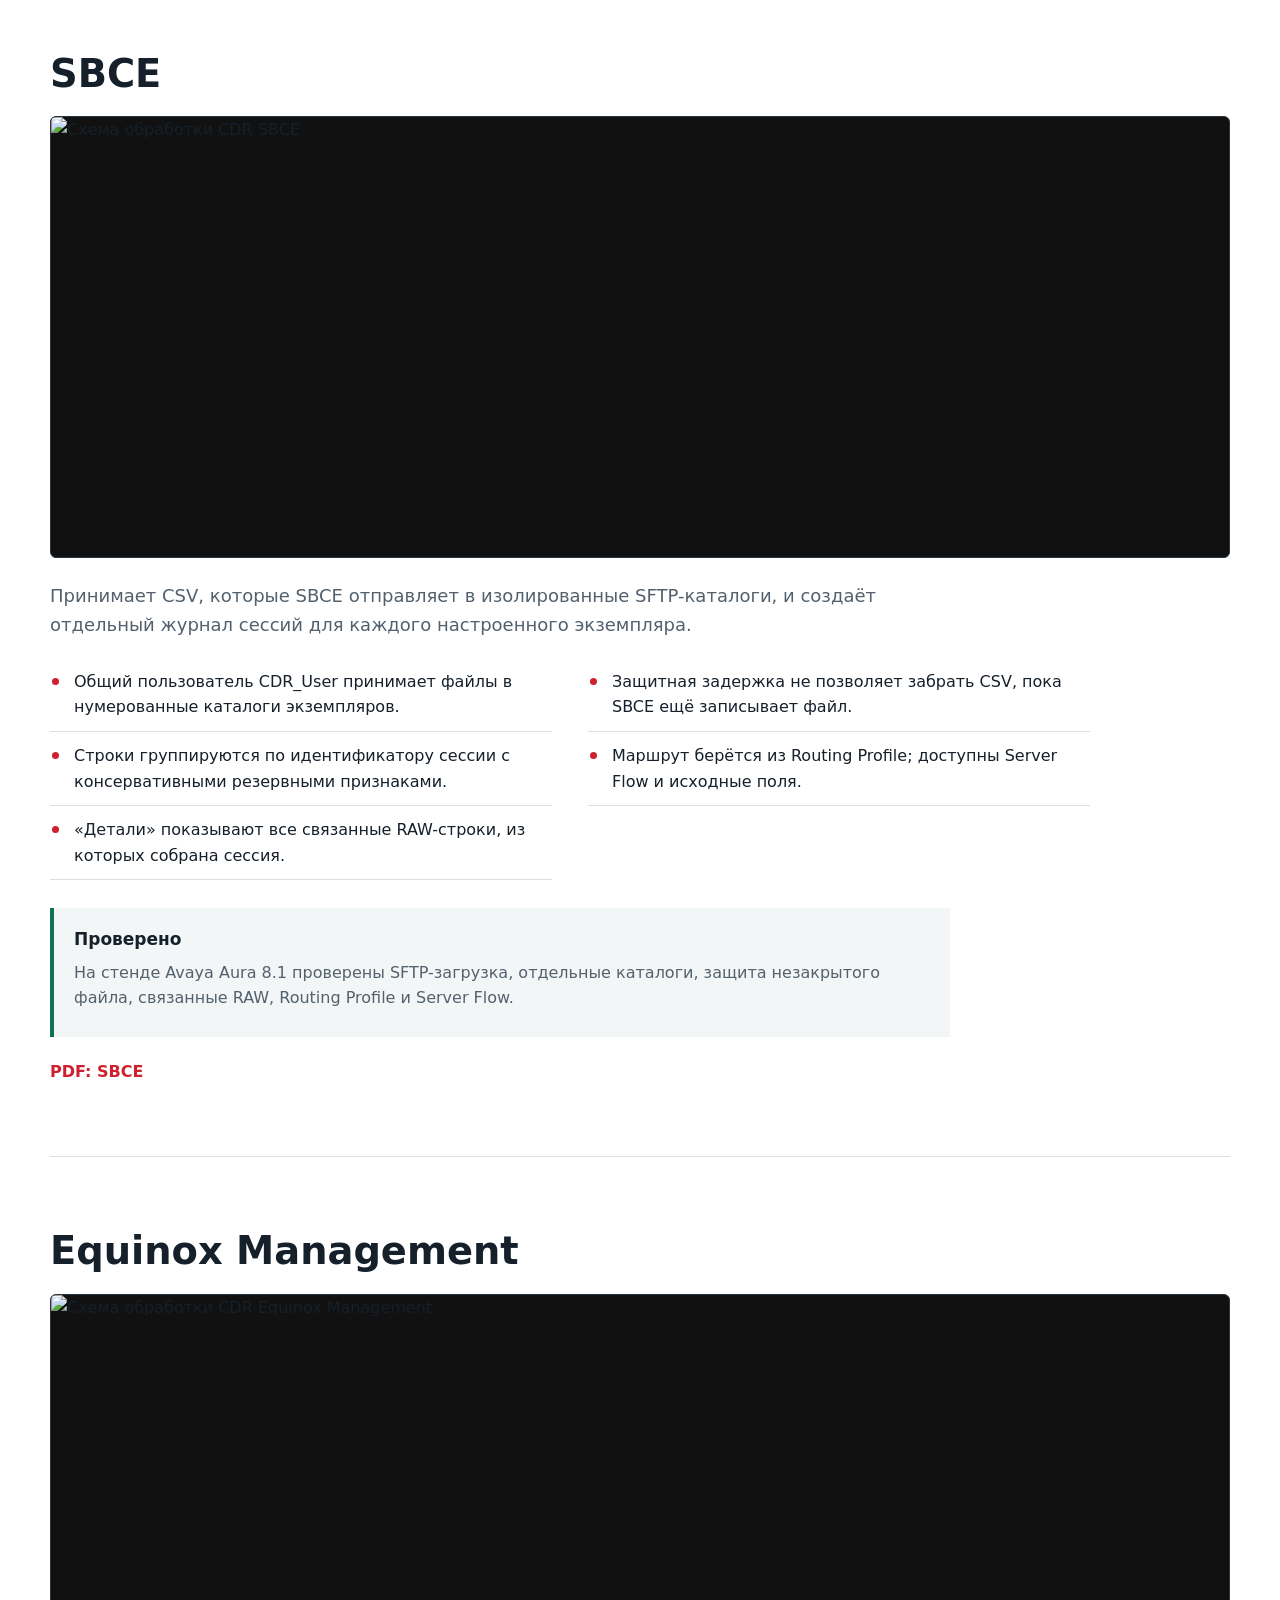
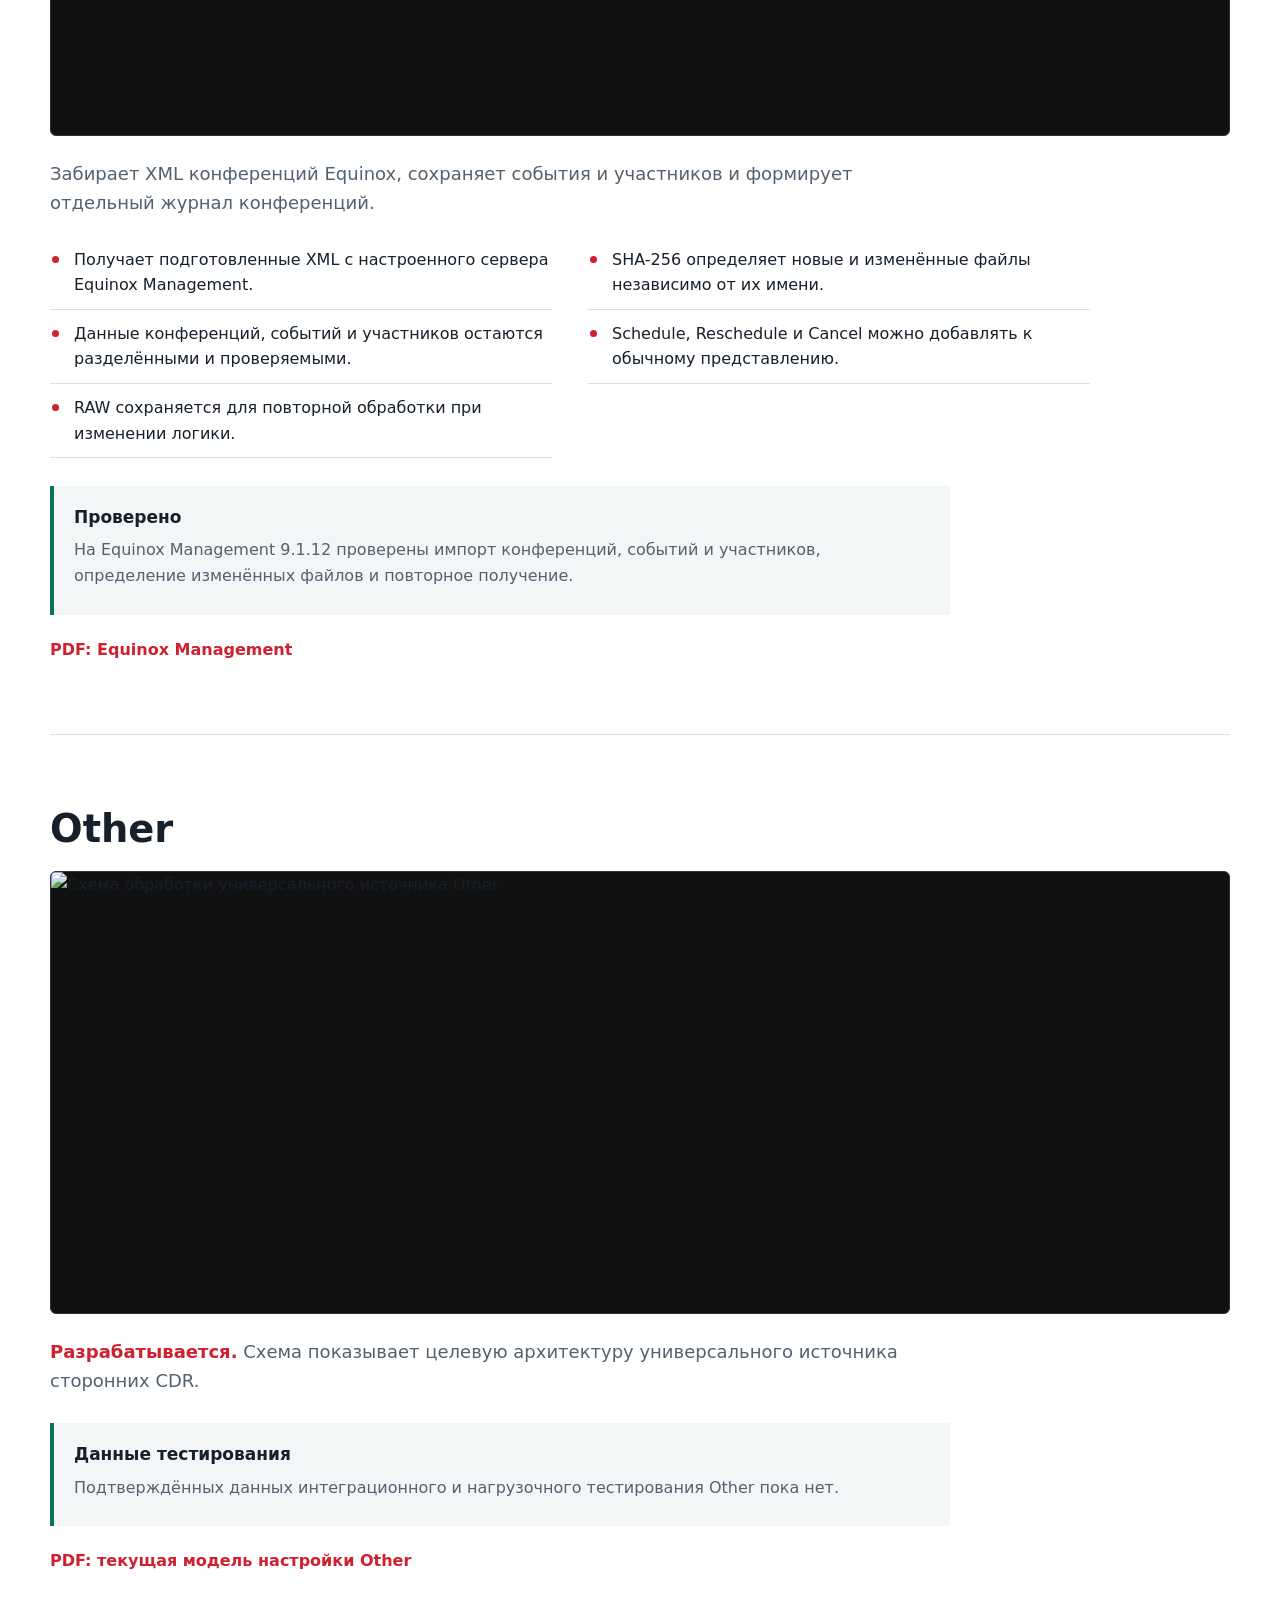
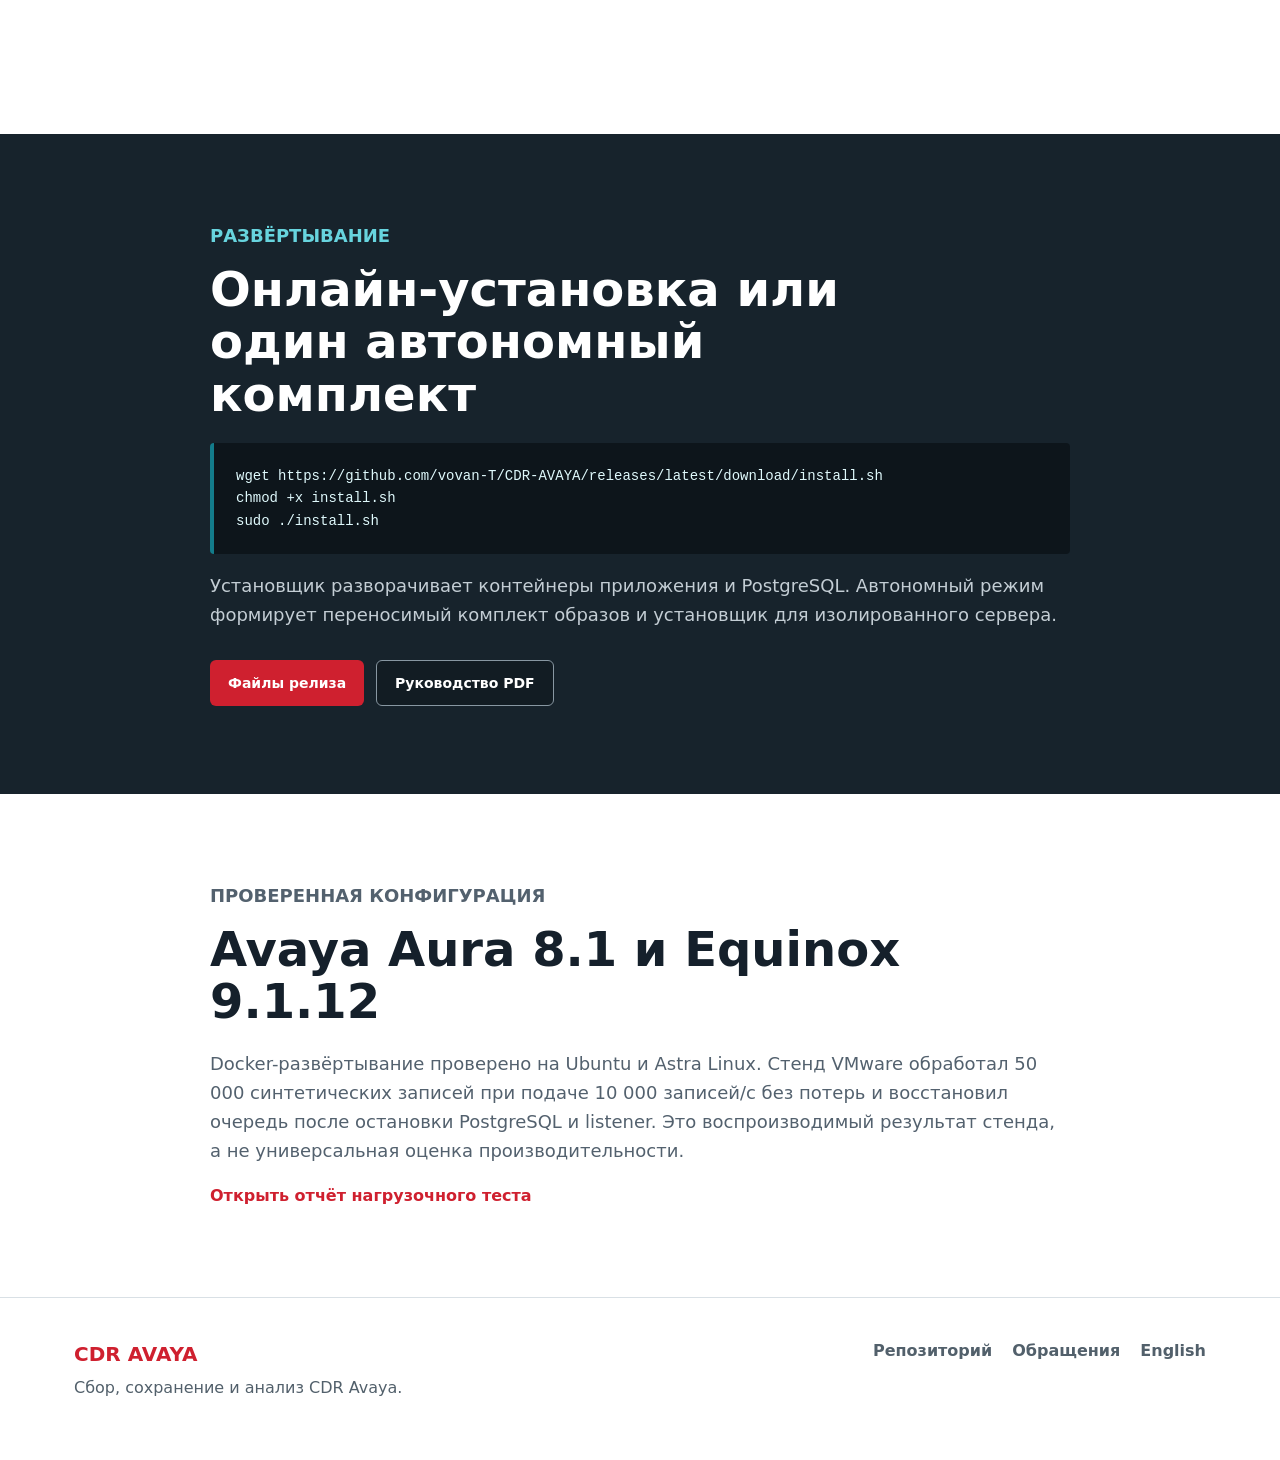
==== commit f442e886: "site: add flat source navigation" ====
--- a/site/ru/index.html
+++ b/site/ru/index.html
@@ -55,7 +55,7 @@
       <a class="button secondary" href="https://github.com/vovan-T/CDR-AVAYA/blob/main/INSTALL_RU.md">Инструкция</a>
     </div>
     <dl class="facts">
-      <div><dt>4</dt><dd>отдельных конвейера</dd></div>
+      <div><dt>4</dt><dd>проверенных конвейера</dd></div>
       <div><dt>RAW</dt><dd>сохраняется для пересчёта</dd></div>
       <div><dt>Docker</dt><dd>онлайн и полностью автономно</dd></div>
     </dl>
@@ -72,60 +72,108 @@
 
 <section id="sources" class="band muted">
   <div class="content">
-    <p class="section-label">ПОДДЕРЖИВАЕМЫЕ ИСТОЧНИКИ</p>
-    <h2>Каждый источник сохраняет свою семантику</h2>
-    <div class="source-grid">
-      <article><h3>Communication Manager</h3><p>Приём TCP, customized и unformatted форматы, пересборка цепочек UCID, транки, VDN и condition-code в деталях.</p><a href="#architecture">Обработка CM</a></article>
-      <article><h3>Session Manager</h3><p>Загрузка расширенного XML по SFTP, сохранение исходных записей, идентификация сервера и связанные детали.</p><a href="#architecture">Обработка SM</a></article>
-      <article><h3>SBCE</h3><p>Каталоги SFTP, корреляция по сессии, Routing Profile, Server Flow и все исходные строки.</p><a href="#architecture">Обработка SBCE</a></article>
-      <article><h3>Equinox Management</h3><p>XML конференций, участники, контроль изменений SHA-256 и безопасное повторное получение.</p><a href="#architecture">Обработка Equinox</a></article>
+    <p class="section-label">КАРТА ФУНКЦИЙ</p>
+    <h2>Выберите картинку и посмотрите, что делает система</h2>
+    <p class="section-copy">Пять картинок образуют плоское оглавление. Каждая ведёт к такой же крупной картинке, описанию функционала, проверенному объёму и разделу руководства.</p>
+    <div class="visual-index">
+      <a class="visual-link" href="#cm-details"><img src="../assets/images/cdr-cm-processing-3d.png" alt="Обработка Communication Manager"><strong>Communication Manager</strong></a>
+      <a class="visual-link" href="#sm-details"><img src="../assets/images/cdr-sm-processing-3d.png" alt="Обработка Session Manager"><strong>Session Manager</strong></a>
+      <a class="visual-link" href="#sbce-details"><img src="../assets/images/cdr-sbce-processing-3d.png" alt="Обработка SBCE"><strong>SBCE</strong></a>
+      <a class="visual-link" href="#eq-details"><img src="../assets/images/cdr-eq-processing-3d.png" alt="Обработка Equinox Management"><strong>Equinox Management</strong></a>
+      <a class="visual-link" href="#other-details"><img src="../assets/images/cdr-other-processing-3d.png" alt="Обработка универсального источника Other"><strong>Other</strong></a>
     </div>
   </div>
 </section>
 
 <section id="architecture" class="band">
   <div class="content">
-    <p class="section-label">ПУТЬ ДАННЫХ</p>
-    <h2>Принятые данные можно восстановить</h2>
-    <p class="section-copy">Сборщики фиксируют пакеты в SQLite WAL до подтверждения приёма. Запись PostgreSQL RAW остаётся необработанной, пока процессор источника не запишет вызов и детали одной транзакцией. Поздняя запись CM пересобирает всю цепочку UCID.</p>
-    <div class="diagram-grid">
-      <figure>
+    <p class="section-label">ОПИСАНИЕ ФУНКЦИОНАЛА</p>
+    <h2>От исходной записи до рабочего журнала</h2>
+    <div class="visual-details">
+      <article id="cm-details" class="visual-detail source-detail">
+        <h3>Communication Manager</h3>
         <img src="../assets/images/cdr-cm-processing-3d.png" alt="Схема обработки CDR Communication Manager" loading="lazy">
-        <figcaption><strong>Communication Manager</strong><span>Запись CM приходит по TCP, сохраняется в устойчивой очереди и RAW, затем собирается в связанную цепочку вызова по UCID.</span></figcaption>
-      </figure>
-      <figure>
+        <p>Принимает customized или unformatted CDR напрямую по TCP и сохраняет каждую принятую исходную запись до формирования журнала вызовов.</p>
+        <ul class="feature-list">
+          <li>Отдельные порты listener и схемы полей для каждой ACD.</li>
+          <li>Устойчивая очередь SQLite WAL защищает принятые пакеты при недоступности PostgreSQL.</li>
+          <li>Исходные RAW-записи остаются доступными для проверки и повторной обработки.</li>
+          <li>Корреляция по UCID пересобирает переводы, конференции и поздние этапы вызова.</li>
+          <li>В деталях сохраняются транки, VDN, condition codes, маршруты и логические этапы вызова.</li>
+        </ul>
+        <div class="verification">
+          <h4>Проверено</h4>
+          <p>Avaya Aura 8.1. Стенд VMware обработал 50 000 синтетических записей CM при подаче 10 000 записей/с без потерь и восстановил очередь после остановки PostgreSQL и listener.</p>
+          <a class="text-link" href="https://github.com/vovan-T/CDR-AVAYA/blob/main/docs/LOAD_TEST_REPORT_2026-07-16_RU.md">Отчёт нагрузочного теста</a>
+        </div>
+        <a class="manual-link" href="https://github.com/vovan-T/CDR-AVAYA/raw/main/docs/cdr-avaya-2.5-manual-ru.pdf#page=8">PDF: Communication Manager</a>
+      </article>
+
+      <article id="sm-details" class="visual-detail source-detail">
+        <h3>Session Manager</h3>
         <img src="../assets/images/cdr-sm-processing-3d.png" alt="Схема обработки CDR Session Manager" loading="lazy">
-        <figcaption><strong>Session Manager</strong><span>Расширенный XML забирается по SFTP, сохраняется вместе с источником и превращается в доступные для поиска записи сессий.</span></figcaption>
-      </figure>
-      <figure>
+        <p>Забирает расширенный XML CDR Session Manager по SFTP и преобразует данные сессий в отдельный журнал с поиском.</p>
+        <ul class="feature-list">
+          <li>Поддерживает один или несколько независимо настроенных серверов SM.</li>
+          <li>Сохраняет идентификатор сервера-источника и импортированные RAW-данные.</li>
+          <li>Ведёт учёт скопированных файлов и не импортирует один источник повторно.</li>
+          <li>Показывает собственные поля SM через отдельный каталог колонок «ВИД».</li>
+          <li>Связывает строку журнала со всеми исходными RAW-записями.</li>
+        </ul>
+        <div class="verification">
+          <h4>Проверено</h4>
+          <p>На стенде Avaya Aura 8.1 проверены загрузка расширенного XML, защита от повторного импорта, идентификация источника, сохранение RAW и связанные «Детали».</p>
+        </div>
+        <a class="manual-link" href="https://github.com/vovan-T/CDR-AVAYA/raw/main/docs/cdr-avaya-2.5-manual-ru.pdf#page=11">PDF: Session Manager</a>
+      </article>
+
+      <article id="sbce-details" class="visual-detail source-detail">
+        <h3>SBCE</h3>
         <img src="../assets/images/cdr-sbce-processing-3d.png" alt="Схема обработки CDR SBCE" loading="lazy">
-        <figcaption><strong>SBCE</strong><span>SBCE складывает CSV в отдельную входную папку; записи нормализуются и объединяются в связанные детали сессии.</span></figcaption>
-      </figure>
-      <figure>
-        <img src="../assets/images/cdr-eq-processing-3d.png" alt="Схема обработки CDR Equinox" loading="lazy">
-        <figcaption><strong>Equinox Management</strong><span>SHA-256 определяет новые и изменённые XML; события и участники сохраняются и собираются в записи конференций.</span></figcaption>
-      </figure>
-    </div>
-  </div>
-</section>
-
-<section class="band evidence">
-  <div class="content split">
-    <div>
-      <p class="section-label">ЭКСПЛУАТАЦИЯ</p>
-      <h2>Состояние системы видно</h2>
-      <ul class="checklist">
-        <li>Исходные RAW-записи не теряются.</li>
-        <li>Очереди и службы отображаются в диагностике.</li>
-        <li>Вызов раскрывается в упорядоченные связанные детали.</li>
-        <li>Обновления проверяются SHA-256 и поддерживают rollback.</li>
-        <li>Есть Backup/Restore, Support Pack и журнал действий.</li>
-      </ul>
-    </div>
-    <figure class="product-shot">
-      <img src="../assets/images/cdr-avaya-details.png" alt="Интерфейс связанных деталей вызова CDR AVAYA" loading="lazy">
-      <figcaption><strong>Связанные детали вызова</strong><span>Итоговый вызов остаётся связан с каждой исходной RAW-записью, маршрутом, condition code и переходом.</span></figcaption>
-    </figure>
+        <p>Принимает CSV, которые SBCE отправляет в изолированные SFTP-каталоги, и создаёт отдельный журнал сессий для каждого настроенного экземпляра.</p>
+        <ul class="feature-list">
+          <li>Общий пользователь CDR_User принимает файлы в нумерованные каталоги экземпляров.</li>
+          <li>Защитная задержка не позволяет забрать CSV, пока SBCE ещё записывает файл.</li>
+          <li>Строки группируются по идентификатору сессии с консервативными резервными признаками.</li>
+          <li>Маршрут берётся из Routing Profile; доступны Server Flow и исходные поля.</li>
+          <li>«Детали» показывают все связанные RAW-строки, из которых собрана сессия.</li>
+        </ul>
+        <div class="verification">
+          <h4>Проверено</h4>
+          <p>На стенде Avaya Aura 8.1 проверены SFTP-загрузка, отдельные каталоги, защита незакрытого файла, связанные RAW, Routing Profile и Server Flow.</p>
+        </div>
+        <a class="manual-link" href="https://github.com/vovan-T/CDR-AVAYA/raw/main/docs/cdr-avaya-2.5-manual-ru.pdf#page=11">PDF: SBCE</a>
+      </article>
+
+      <article id="eq-details" class="visual-detail source-detail">
+        <h3>Equinox Management</h3>
+        <img src="../assets/images/cdr-eq-processing-3d.png" alt="Схема обработки CDR Equinox Management" loading="lazy">
+        <p>Забирает XML конференций Equinox, сохраняет события и участников и формирует отдельный журнал конференций.</p>
+        <ul class="feature-list">
+          <li>Получает подготовленные XML с настроенного сервера Equinox Management.</li>
+          <li>SHA-256 определяет новые и изменённые файлы независимо от их имени.</li>
+          <li>Данные конференций, событий и участников остаются разделёнными и проверяемыми.</li>
+          <li>Schedule, Reschedule и Cancel можно добавлять к обычному представлению.</li>
+          <li>RAW сохраняется для повторной обработки при изменении логики.</li>
+        </ul>
+        <div class="verification">
+          <h4>Проверено</h4>
+          <p>На Equinox Management 9.1.12 проверены импорт конференций, событий и участников, определение изменённых файлов и повторное получение.</p>
+        </div>
+        <a class="manual-link" href="https://github.com/vovan-T/CDR-AVAYA/raw/main/docs/cdr-avaya-2.5-manual-ru.pdf#page=13">PDF: Equinox Management</a>
+      </article>
+
+      <article id="other-details" class="visual-detail source-detail">
+        <h3>Other</h3>
+        <img src="../assets/images/cdr-other-processing-3d.png" alt="Схема обработки универсального источника Other" loading="lazy">
+        <p class="development-note"><strong>Разрабатывается.</strong> Схема показывает целевую архитектуру универсального источника сторонних CDR.</p>
+        <div class="verification">
+          <h4>Данные тестирования</h4>
+          <p>Подтверждённых данных интеграционного и нагрузочного тестирования Other пока нет.</p>
+        </div>
+        <a class="manual-link" href="https://github.com/vovan-T/CDR-AVAYA/raw/main/docs/cdr-avaya-2.5-manual-ru.pdf#page=14">PDF: текущая модель настройки Other</a>
+      </article>
+    </div>
   </div>
 </section>
 
--- a/site/visual-stories.css
+++ b/site/visual-stories.css
@@ -1,53 +1,158 @@
-.diagram-grid {
-  display: block;
+.visual-index {
+  display: grid;
+  grid-template-columns: repeat(3, minmax(0, 1fr));
+  gap: 24px;
+  margin-top: 38px;
 }
 
-.diagram-grid img {
+.visual-link {
+  display: grid;
+  gap: 12px;
+  color: var(--ink);
+  text-decoration: none;
+}
+
+.visual-link img,
+.visual-detail.source-detail > img {
   aspect-ratio: 8 / 3;
   object-fit: contain;
 }
 
-.diagram-grid figure + figure {
-  margin-top: 56px;
+.visual-link img,
+.visual-detail > img {
+  display: block;
+  width: 100%;
+  height: auto;
+  border: 1px solid #27343d;
+  border-radius: 6px;
+  background: #111;
 }
 
-.diagram-grid figcaption,
-.product-shot figcaption {
+.visual-link strong {
+  font-size: 17px;
+}
+
+.visual-link:hover img,
+.visual-link:focus-visible img {
+  border-color: var(--red);
+}
+
+.visual-link:hover strong,
+.visual-link:focus-visible strong {
+  color: var(--red);
+}
+
+.visual-details {
+  margin-top: 34px;
+}
+
+.visual-detail {
+  padding: 72px 0;
+  border-top: 1px solid var(--line);
+  scroll-margin-top: 68px;
+}
+
+.visual-detail:first-child {
+  padding-top: 26px;
+  border-top: 0;
+}
+
+.visual-detail h3 {
+  margin: 0 0 20px;
+  font-size: clamp(28px, 3vw, 40px);
+  line-height: 1.15;
+}
+
+.visual-detail > p {
+  max-width: 900px;
+  margin: 24px 0 14px;
+  color: var(--muted);
+  font-size: 18px;
+}
+
+.development-note strong {
+  color: var(--red);
+}
+
+.feature-list {
   display: grid;
-  gap: 4px;
-  margin-top: 14px;
+  grid-template-columns: 1fr 1fr;
+  gap: 0 36px;
+  max-width: 1040px;
+  margin: 18px 0 0;
+  padding: 0;
+  list-style: none;
+}
+
+.feature-list li {
+  position: relative;
+  padding: 11px 0 11px 24px;
+  border-bottom: 1px solid var(--line);
+}
+
+.feature-list li::before {
+  content: "";
+  position: absolute;
+  top: 20px;
+  left: 2px;
+  width: 7px;
+  height: 7px;
+  border-radius: 50%;
+  background: var(--red);
+}
+
+.verification {
+  max-width: 900px;
+  margin-top: 28px;
+  padding: 18px 20px;
+  border-left: 4px solid var(--green);
+  background: var(--soft);
+}
+
+.verification h4 {
+  margin: 0 0 6px;
+  font-size: 17px;
+}
+
+.verification p {
+  margin: 0 0 8px;
   color: var(--muted);
 }
 
-.diagram-grid figcaption strong,
-.product-shot figcaption strong {
-  color: var(--ink);
-  font-size: 18px;
+.manual-link {
+  display: inline-block;
+  margin-top: 22px;
+  color: var(--red);
+  font-weight: 800;
+  text-decoration: none;
 }
 
-.diagram-grid figcaption span,
-.product-shot figcaption span {
-  font-size: 15px;
-  font-weight: 400;
+.manual-link:hover,
+.manual-link:focus-visible {
+  text-decoration: underline;
 }
 
-.split {
-  grid-template-columns: 1fr;
-  gap: 40px;
-  align-items: start;
-}
-
-.product-shot {
-  margin-top: 8px;
+@media (max-width: 900px) {
+  .visual-index {
+    grid-template-columns: repeat(2, minmax(0, 1fr));
+  }
 }
 
 @media (max-width: 620px) {
-  .diagram-grid figure + figure {
-    margin-top: 40px;
+  .visual-index,
+  .feature-list {
+    grid-template-columns: 1fr;
   }
 
-  .diagram-grid figcaption strong,
-  .product-shot figcaption strong {
-    font-size: 17px;
+  .visual-index {
+    gap: 28px;
+  }
+
+  .visual-detail {
+    padding: 52px 0;
+  }
+
+  .visual-detail > p {
+    font-size: 16px;
   }
 }
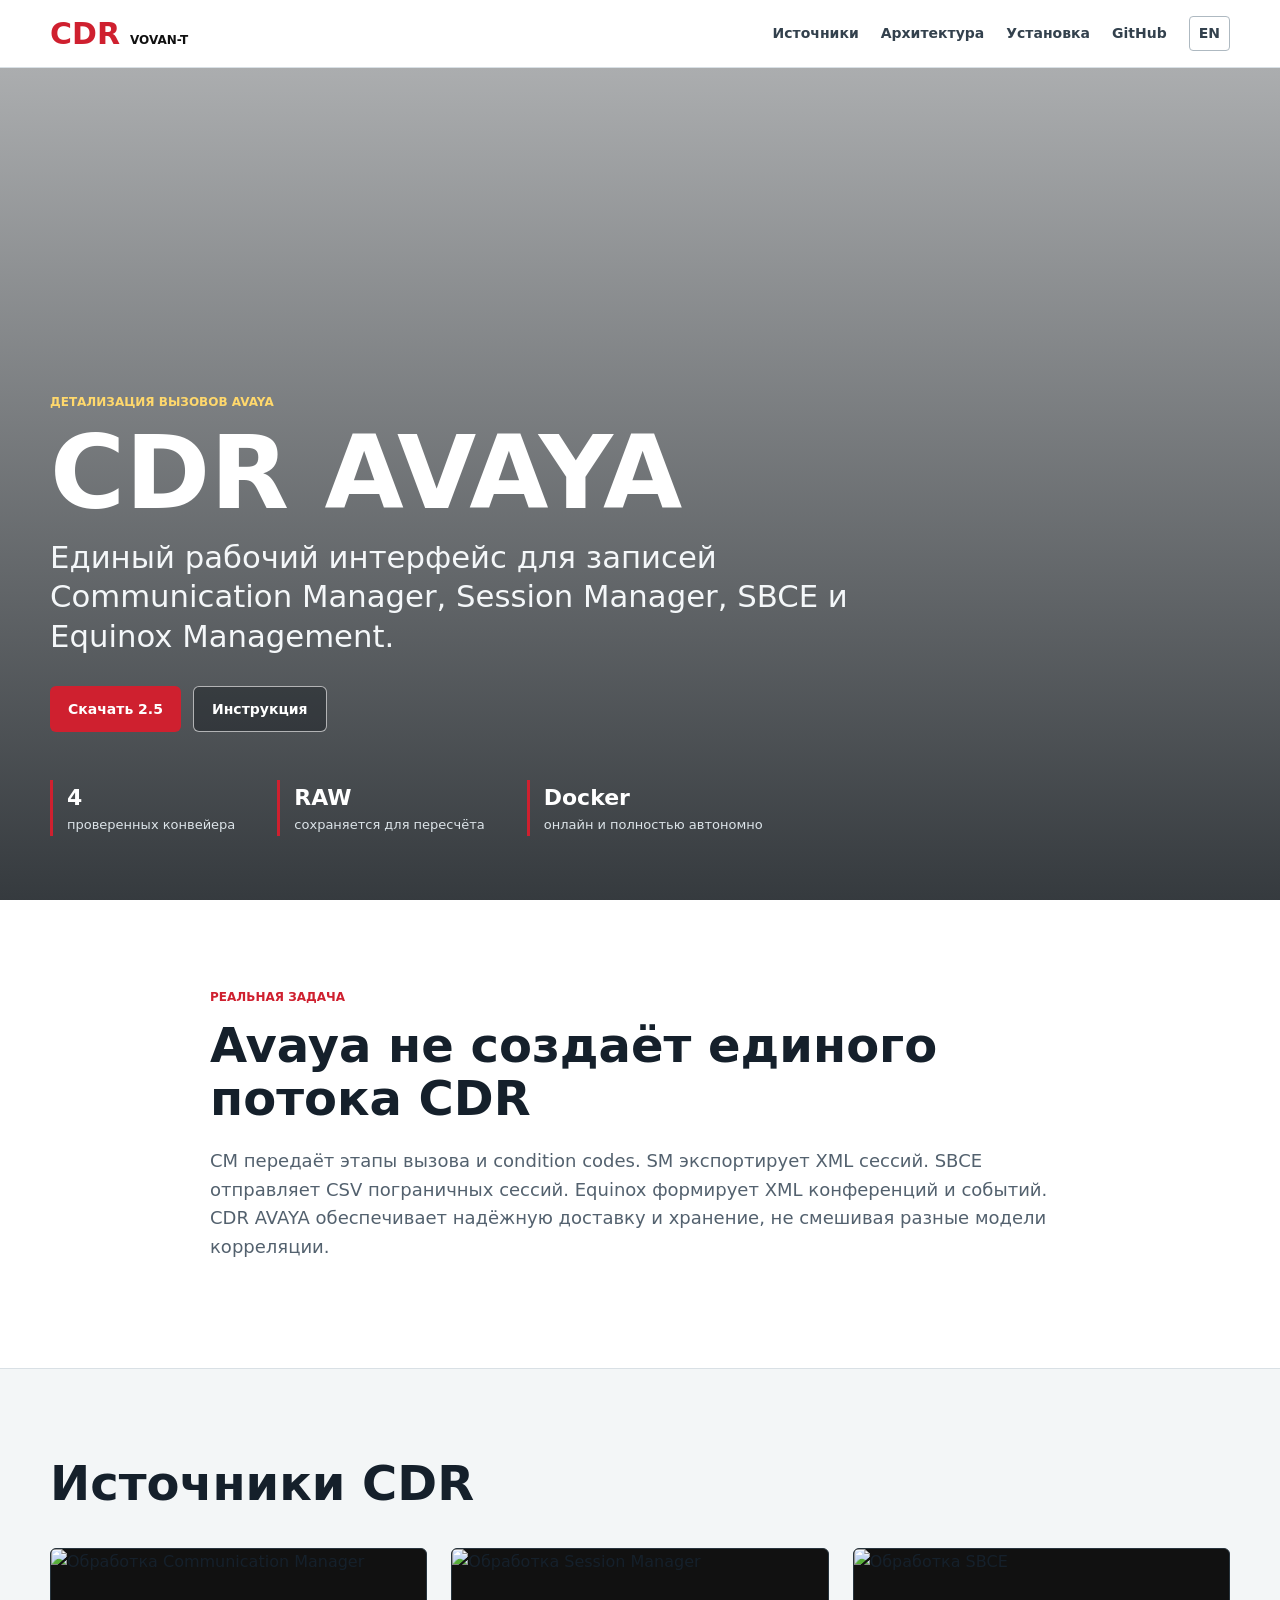
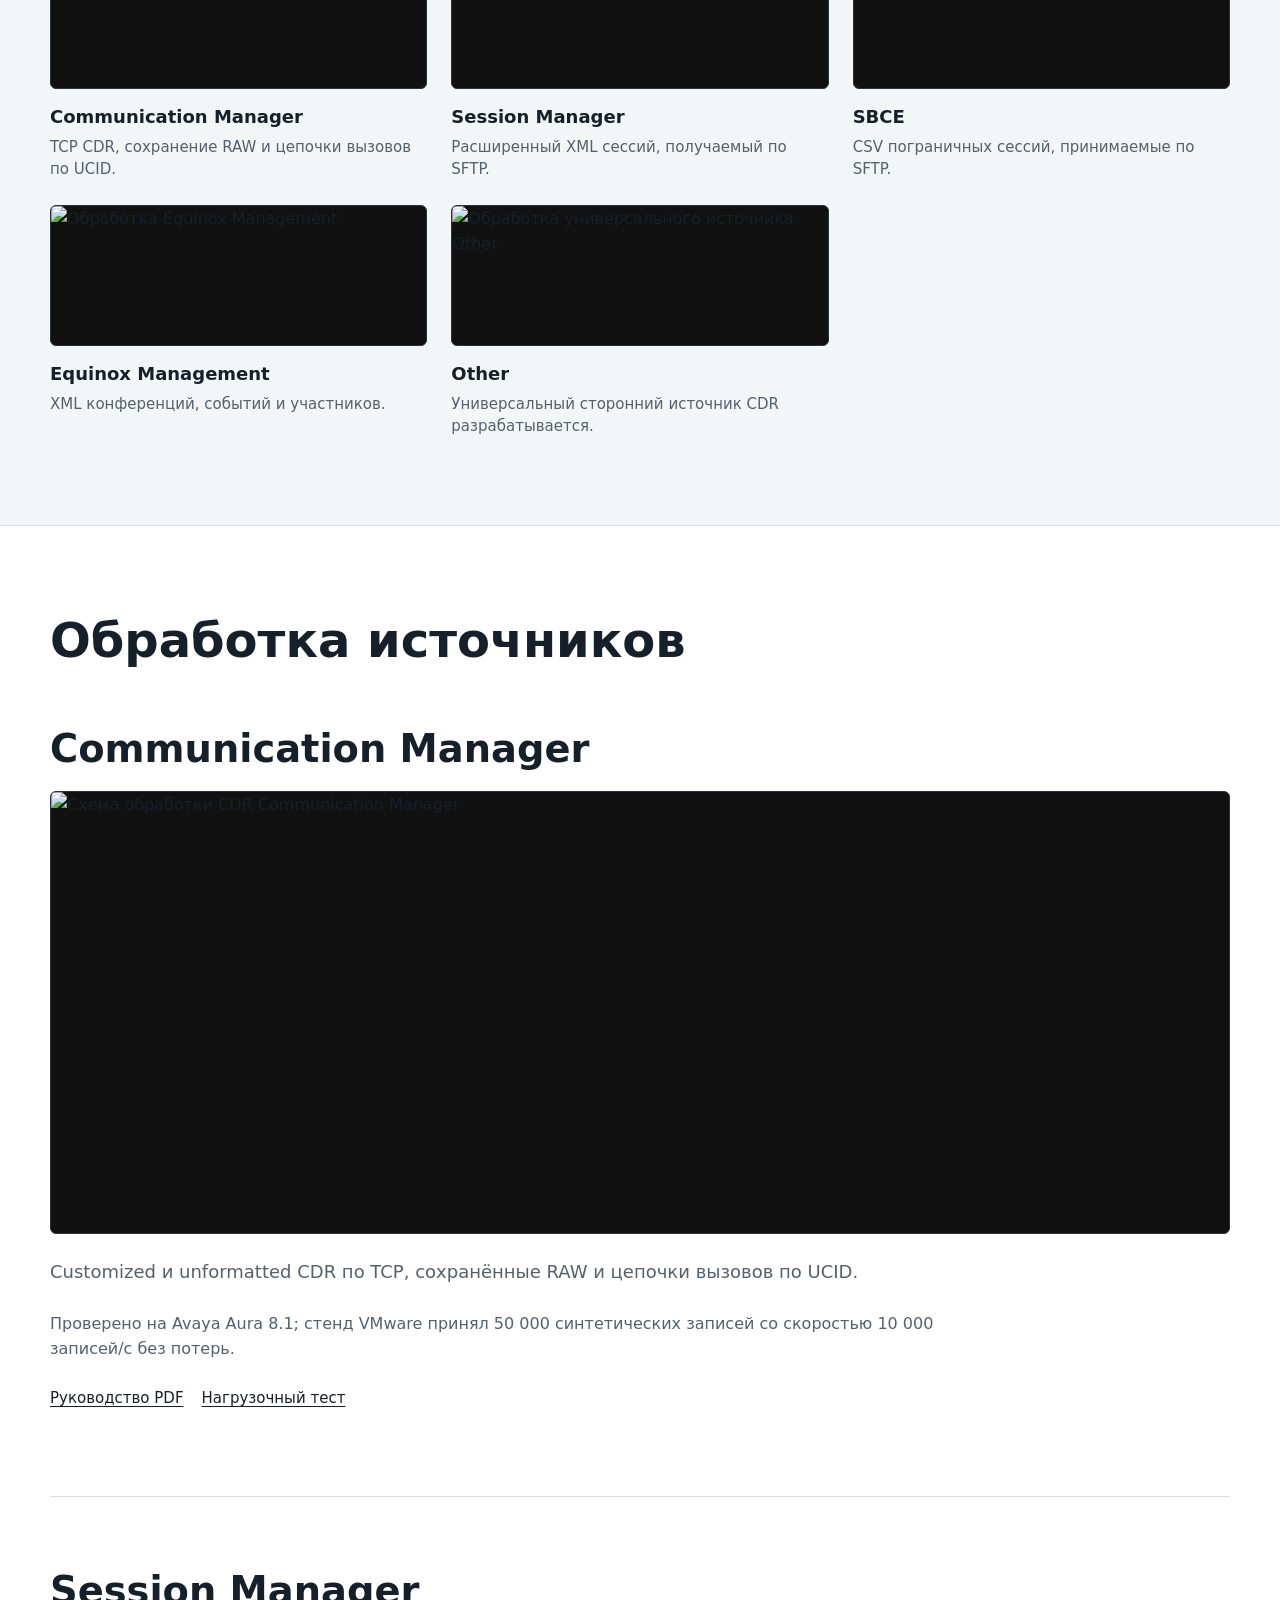
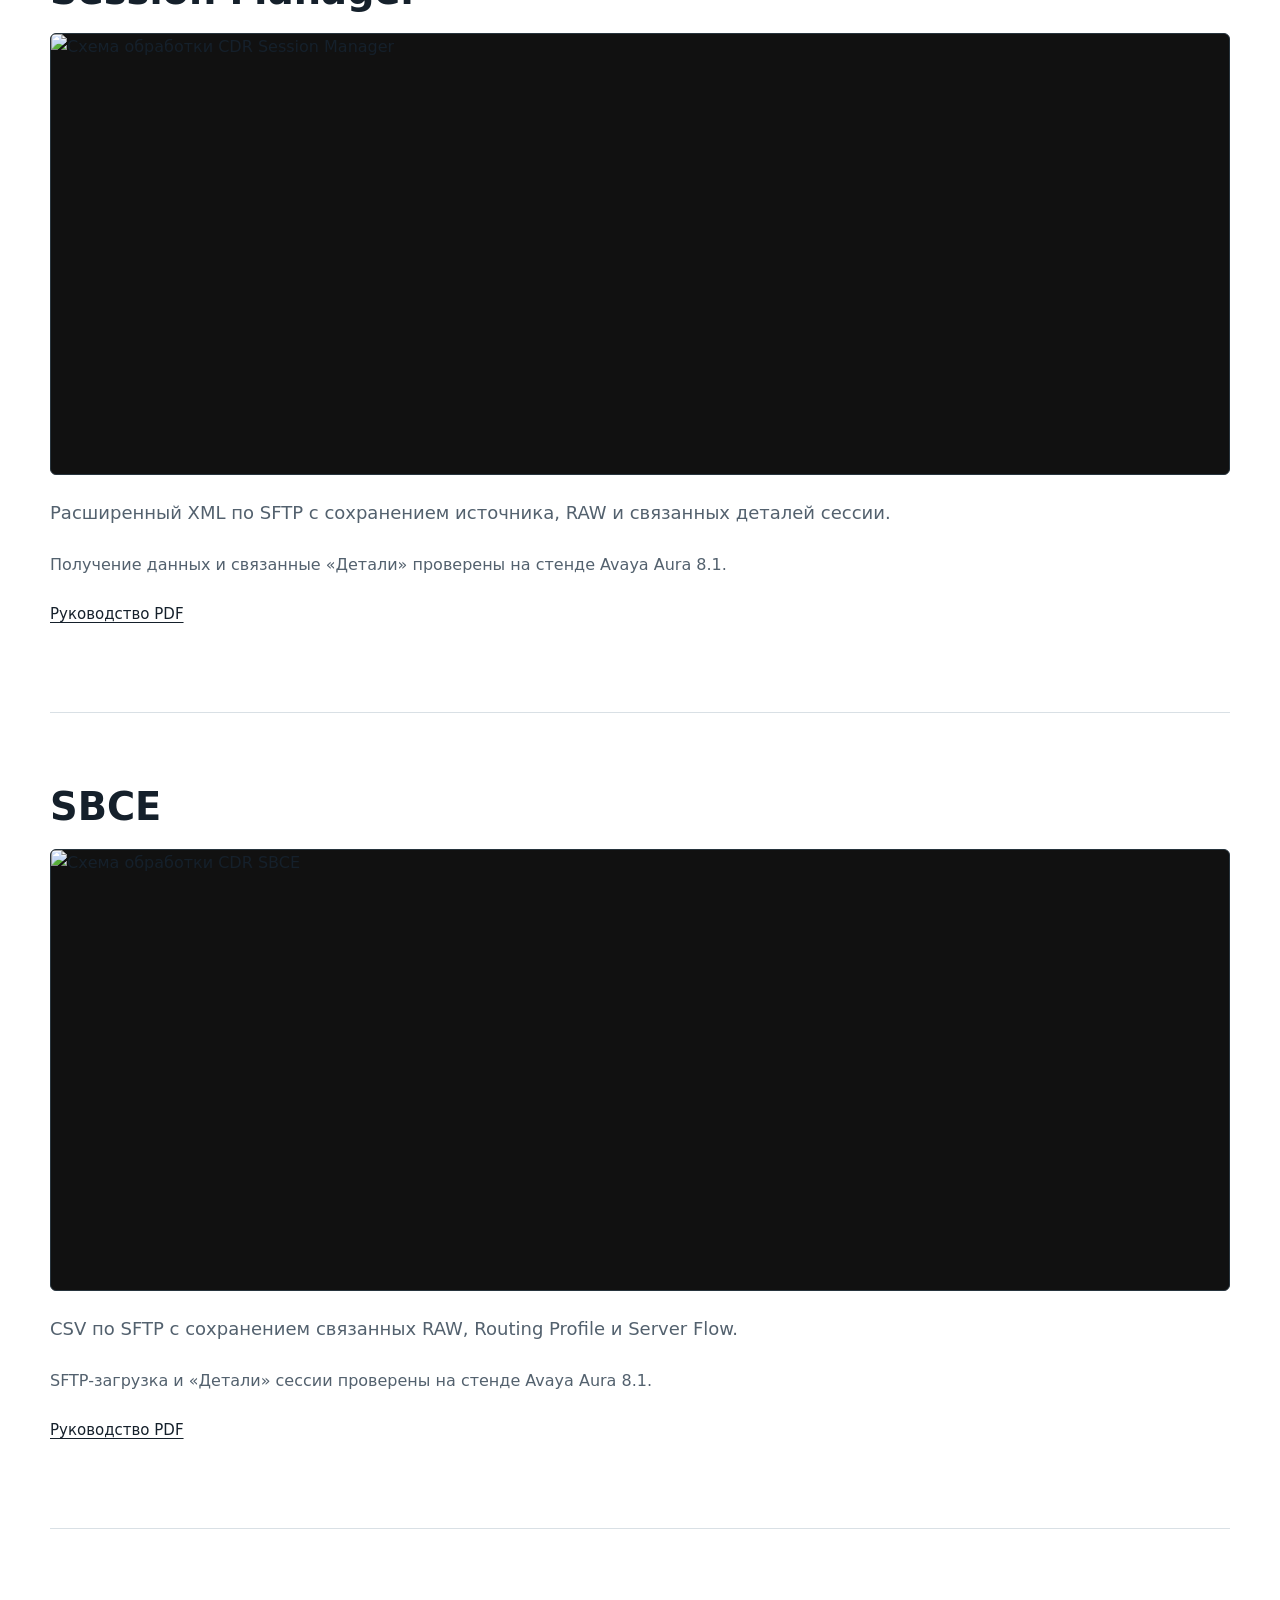
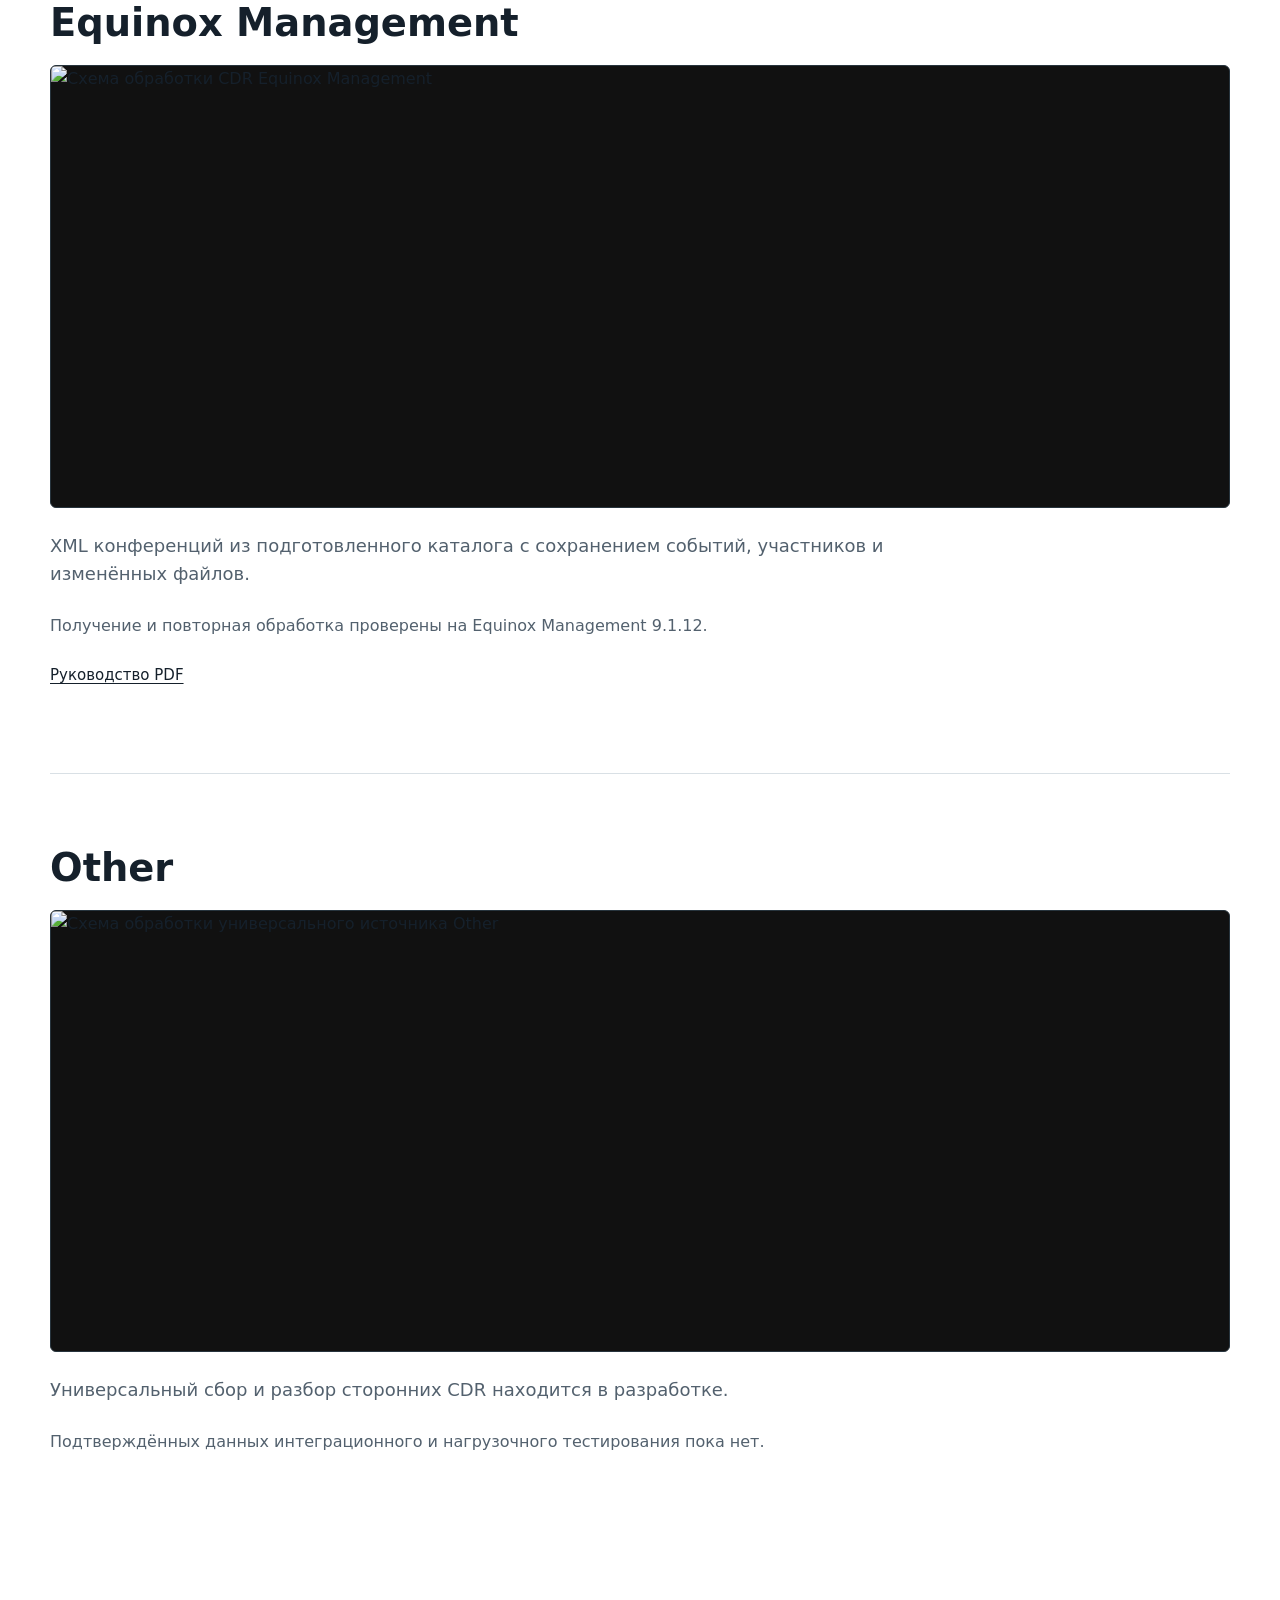
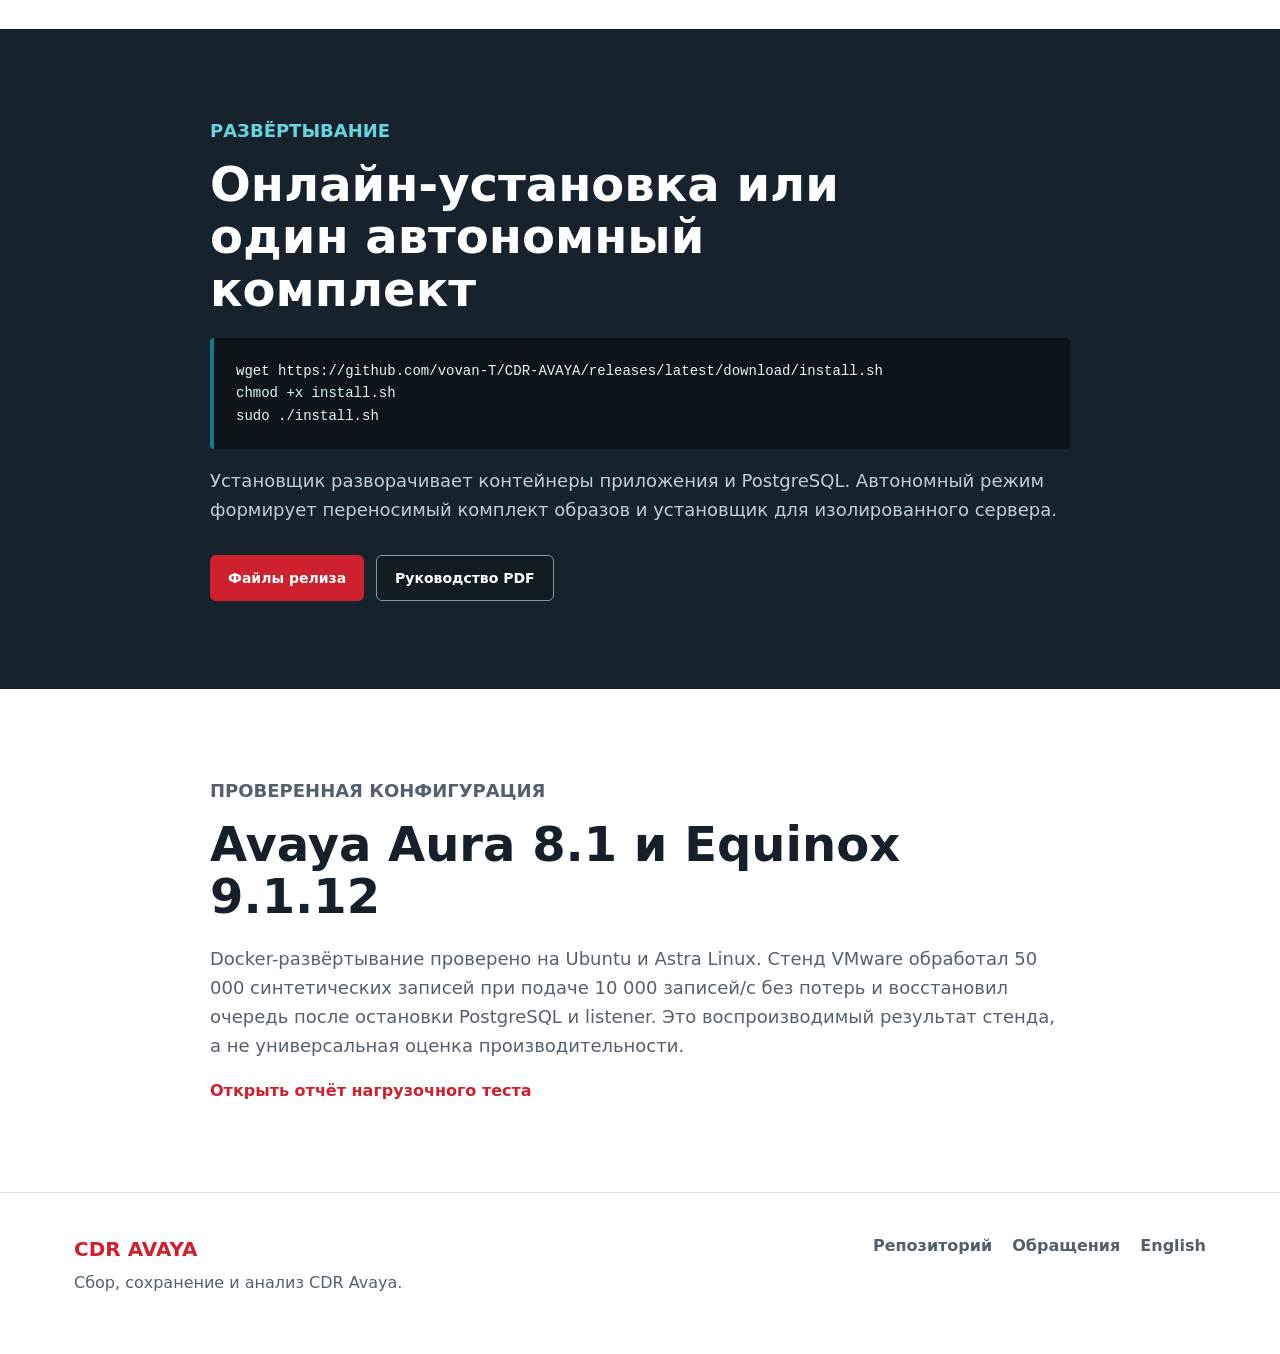
==== commit 9e2d31d4: "site: simplify visual source index" ====
--- a/site/ru/index.html
+++ b/site/ru/index.html
@@ -72,106 +72,58 @@
 
 <section id="sources" class="band muted">
   <div class="content">
-    <p class="section-label">КАРТА ФУНКЦИЙ</p>
-    <h2>Выберите картинку и посмотрите, что делает система</h2>
-    <p class="section-copy">Пять картинок образуют плоское оглавление. Каждая ведёт к такой же крупной картинке, описанию функционала, проверенному объёму и разделу руководства.</p>
+    <h2>Источники CDR</h2>
     <div class="visual-index">
-      <a class="visual-link" href="#cm-details"><img src="../assets/images/cdr-cm-processing-3d.png" alt="Обработка Communication Manager"><strong>Communication Manager</strong></a>
-      <a class="visual-link" href="#sm-details"><img src="../assets/images/cdr-sm-processing-3d.png" alt="Обработка Session Manager"><strong>Session Manager</strong></a>
-      <a class="visual-link" href="#sbce-details"><img src="../assets/images/cdr-sbce-processing-3d.png" alt="Обработка SBCE"><strong>SBCE</strong></a>
-      <a class="visual-link" href="#eq-details"><img src="../assets/images/cdr-eq-processing-3d.png" alt="Обработка Equinox Management"><strong>Equinox Management</strong></a>
-      <a class="visual-link" href="#other-details"><img src="../assets/images/cdr-other-processing-3d.png" alt="Обработка универсального источника Other"><strong>Other</strong></a>
+      <article class="visual-entry"><a class="visual-link" href="#cm-details"><img src="../assets/images/cdr-cm-processing-3d.png" alt="Обработка Communication Manager"></a><h3>Communication Manager</h3><p>TCP CDR, сохранение RAW и цепочки вызовов по UCID.</p></article>
+      <article class="visual-entry"><a class="visual-link" href="#sm-details"><img src="../assets/images/cdr-sm-processing-3d.png" alt="Обработка Session Manager"></a><h3>Session Manager</h3><p>Расширенный XML сессий, получаемый по SFTP.</p></article>
+      <article class="visual-entry"><a class="visual-link" href="#sbce-details"><img src="../assets/images/cdr-sbce-processing-3d.png" alt="Обработка SBCE"></a><h3>SBCE</h3><p>CSV пограничных сессий, принимаемые по SFTP.</p></article>
+      <article class="visual-entry"><a class="visual-link" href="#eq-details"><img src="../assets/images/cdr-eq-processing-3d.png" alt="Обработка Equinox Management"></a><h3>Equinox Management</h3><p>XML конференций, событий и участников.</p></article>
+      <article class="visual-entry"><a class="visual-link" href="#other-details"><img src="../assets/images/cdr-other-processing-3d.png" alt="Обработка универсального источника Other"></a><h3>Other</h3><p>Универсальный сторонний источник CDR разрабатывается.</p></article>
     </div>
   </div>
 </section>
 
 <section id="architecture" class="band">
   <div class="content">
-    <p class="section-label">ОПИСАНИЕ ФУНКЦИОНАЛА</p>
-    <h2>От исходной записи до рабочего журнала</h2>
+    <h2>Обработка источников</h2>
     <div class="visual-details">
       <article id="cm-details" class="visual-detail source-detail">
         <h3>Communication Manager</h3>
         <img src="../assets/images/cdr-cm-processing-3d.png" alt="Схема обработки CDR Communication Manager" loading="lazy">
-        <p>Принимает customized или unformatted CDR напрямую по TCP и сохраняет каждую принятую исходную запись до формирования журнала вызовов.</p>
-        <ul class="feature-list">
-          <li>Отдельные порты listener и схемы полей для каждой ACD.</li>
-          <li>Устойчивая очередь SQLite WAL защищает принятые пакеты при недоступности PostgreSQL.</li>
-          <li>Исходные RAW-записи остаются доступными для проверки и повторной обработки.</li>
-          <li>Корреляция по UCID пересобирает переводы, конференции и поздние этапы вызова.</li>
-          <li>В деталях сохраняются транки, VDN, condition codes, маршруты и логические этапы вызова.</li>
-        </ul>
-        <div class="verification">
-          <h4>Проверено</h4>
-          <p>Avaya Aura 8.1. Стенд VMware обработал 50 000 синтетических записей CM при подаче 10 000 записей/с без потерь и восстановил очередь после остановки PostgreSQL и listener.</p>
-          <a class="text-link" href="https://github.com/vovan-T/CDR-AVAYA/blob/main/docs/LOAD_TEST_REPORT_2026-07-16_RU.md">Отчёт нагрузочного теста</a>
-        </div>
-        <a class="manual-link" href="https://github.com/vovan-T/CDR-AVAYA/raw/main/docs/cdr-avaya-2.5-manual-ru.pdf#page=8">PDF: Communication Manager</a>
+        <p class="source-summary">Customized и unformatted CDR по TCP, сохранённые RAW и цепочки вызовов по UCID.</p>
+        <p class="source-test">Проверено на Avaya Aura 8.1; стенд VMware принял 50 000 синтетических записей со скоростью 10 000 записей/с без потерь.</p>
+        <p class="source-links"><a href="https://github.com/vovan-T/CDR-AVAYA/raw/main/docs/cdr-avaya-2.5-manual-ru.pdf#page=8">Руководство PDF</a><a href="https://github.com/vovan-T/CDR-AVAYA/blob/main/docs/LOAD_TEST_REPORT_2026-07-16_RU.md">Нагрузочный тест</a></p>
       </article>
 
       <article id="sm-details" class="visual-detail source-detail">
         <h3>Session Manager</h3>
         <img src="../assets/images/cdr-sm-processing-3d.png" alt="Схема обработки CDR Session Manager" loading="lazy">
-        <p>Забирает расширенный XML CDR Session Manager по SFTP и преобразует данные сессий в отдельный журнал с поиском.</p>
-        <ul class="feature-list">
-          <li>Поддерживает один или несколько независимо настроенных серверов SM.</li>
-          <li>Сохраняет идентификатор сервера-источника и импортированные RAW-данные.</li>
-          <li>Ведёт учёт скопированных файлов и не импортирует один источник повторно.</li>
-          <li>Показывает собственные поля SM через отдельный каталог колонок «ВИД».</li>
-          <li>Связывает строку журнала со всеми исходными RAW-записями.</li>
-        </ul>
-        <div class="verification">
-          <h4>Проверено</h4>
-          <p>На стенде Avaya Aura 8.1 проверены загрузка расширенного XML, защита от повторного импорта, идентификация источника, сохранение RAW и связанные «Детали».</p>
-        </div>
-        <a class="manual-link" href="https://github.com/vovan-T/CDR-AVAYA/raw/main/docs/cdr-avaya-2.5-manual-ru.pdf#page=11">PDF: Session Manager</a>
+        <p class="source-summary">Расширенный XML по SFTP с сохранением источника, RAW и связанных деталей сессии.</p>
+        <p class="source-test">Получение данных и связанные «Детали» проверены на стенде Avaya Aura 8.1.</p>
+        <p class="source-links"><a href="https://github.com/vovan-T/CDR-AVAYA/raw/main/docs/cdr-avaya-2.5-manual-ru.pdf#page=11">Руководство PDF</a></p>
       </article>
 
       <article id="sbce-details" class="visual-detail source-detail">
         <h3>SBCE</h3>
         <img src="../assets/images/cdr-sbce-processing-3d.png" alt="Схема обработки CDR SBCE" loading="lazy">
-        <p>Принимает CSV, которые SBCE отправляет в изолированные SFTP-каталоги, и создаёт отдельный журнал сессий для каждого настроенного экземпляра.</p>
-        <ul class="feature-list">
-          <li>Общий пользователь CDR_User принимает файлы в нумерованные каталоги экземпляров.</li>
-          <li>Защитная задержка не позволяет забрать CSV, пока SBCE ещё записывает файл.</li>
-          <li>Строки группируются по идентификатору сессии с консервативными резервными признаками.</li>
-          <li>Маршрут берётся из Routing Profile; доступны Server Flow и исходные поля.</li>
-          <li>«Детали» показывают все связанные RAW-строки, из которых собрана сессия.</li>
-        </ul>
-        <div class="verification">
-          <h4>Проверено</h4>
-          <p>На стенде Avaya Aura 8.1 проверены SFTP-загрузка, отдельные каталоги, защита незакрытого файла, связанные RAW, Routing Profile и Server Flow.</p>
-        </div>
-        <a class="manual-link" href="https://github.com/vovan-T/CDR-AVAYA/raw/main/docs/cdr-avaya-2.5-manual-ru.pdf#page=11">PDF: SBCE</a>
+        <p class="source-summary">CSV по SFTP с сохранением связанных RAW, Routing Profile и Server Flow.</p>
+        <p class="source-test">SFTP-загрузка и «Детали» сессии проверены на стенде Avaya Aura 8.1.</p>
+        <p class="source-links"><a href="https://github.com/vovan-T/CDR-AVAYA/raw/main/docs/cdr-avaya-2.5-manual-ru.pdf#page=11">Руководство PDF</a></p>
       </article>
 
       <article id="eq-details" class="visual-detail source-detail">
         <h3>Equinox Management</h3>
         <img src="../assets/images/cdr-eq-processing-3d.png" alt="Схема обработки CDR Equinox Management" loading="lazy">
-        <p>Забирает XML конференций Equinox, сохраняет события и участников и формирует отдельный журнал конференций.</p>
-        <ul class="feature-list">
-          <li>Получает подготовленные XML с настроенного сервера Equinox Management.</li>
-          <li>SHA-256 определяет новые и изменённые файлы независимо от их имени.</li>
-          <li>Данные конференций, событий и участников остаются разделёнными и проверяемыми.</li>
-          <li>Schedule, Reschedule и Cancel можно добавлять к обычному представлению.</li>
-          <li>RAW сохраняется для повторной обработки при изменении логики.</li>
-        </ul>
-        <div class="verification">
-          <h4>Проверено</h4>
-          <p>На Equinox Management 9.1.12 проверены импорт конференций, событий и участников, определение изменённых файлов и повторное получение.</p>
-        </div>
-        <a class="manual-link" href="https://github.com/vovan-T/CDR-AVAYA/raw/main/docs/cdr-avaya-2.5-manual-ru.pdf#page=13">PDF: Equinox Management</a>
+        <p class="source-summary">XML конференций из подготовленного каталога с сохранением событий, участников и изменённых файлов.</p>
+        <p class="source-test">Получение и повторная обработка проверены на Equinox Management 9.1.12.</p>
+        <p class="source-links"><a href="https://github.com/vovan-T/CDR-AVAYA/raw/main/docs/cdr-avaya-2.5-manual-ru.pdf#page=13">Руководство PDF</a></p>
       </article>
 
       <article id="other-details" class="visual-detail source-detail">
         <h3>Other</h3>
         <img src="../assets/images/cdr-other-processing-3d.png" alt="Схема обработки универсального источника Other" loading="lazy">
-        <p class="development-note"><strong>Разрабатывается.</strong> Схема показывает целевую архитектуру универсального источника сторонних CDR.</p>
-        <div class="verification">
-          <h4>Данные тестирования</h4>
-          <p>Подтверждённых данных интеграционного и нагрузочного тестирования Other пока нет.</p>
-        </div>
-        <a class="manual-link" href="https://github.com/vovan-T/CDR-AVAYA/raw/main/docs/cdr-avaya-2.5-manual-ru.pdf#page=14">PDF: текущая модель настройки Other</a>
+        <p class="source-summary">Универсальный сбор и разбор сторонних CDR находится в разработке.</p>
+        <p class="source-test">Подтверждённых данных интеграционного и нагрузочного тестирования пока нет.</p>
       </article>
     </div>
   </div>
--- a/site/visual-stories.css
+++ b/site/visual-stories.css
@@ -6,9 +6,7 @@
 }
 
 .visual-link {
-  display: grid;
-  gap: 12px;
-  color: var(--ink);
+  display: block;
   text-decoration: none;
 }
 
@@ -28,18 +26,21 @@
   background: #111;
 }
 
-.visual-link strong {
-  font-size: 17px;
+.visual-entry h3 {
+  margin: 14px 0 5px;
+  font-size: 18px;
+}
+
+.visual-entry p {
+  margin: 0;
+  color: var(--muted);
+  font-size: 15px;
+  line-height: 1.45;
 }
 
 .visual-link:hover img,
 .visual-link:focus-visible img {
-  border-color: var(--red);
-}
-
-.visual-link:hover strong,
-.visual-link:focus-visible strong {
-  color: var(--red);
+  border-color: #63717a;
 }
 
 .visual-details {
@@ -70,66 +71,21 @@
   font-size: 18px;
 }
 
-.development-note strong {
-  color: var(--red);
+.source-test {
+  font-size: 16px !important;
 }
 
-.feature-list {
-  display: grid;
-  grid-template-columns: 1fr 1fr;
-  gap: 0 36px;
-  max-width: 1040px;
-  margin: 18px 0 0;
-  padding: 0;
-  list-style: none;
+.source-links {
+  display: flex;
+  flex-wrap: wrap;
+  gap: 18px;
+  font-size: 15px !important;
 }
 
-.feature-list li {
-  position: relative;
-  padding: 11px 0 11px 24px;
-  border-bottom: 1px solid var(--line);
-}
-
-.feature-list li::before {
-  content: "";
-  position: absolute;
-  top: 20px;
-  left: 2px;
-  width: 7px;
-  height: 7px;
-  border-radius: 50%;
-  background: var(--red);
-}
-
-.verification {
-  max-width: 900px;
-  margin-top: 28px;
-  padding: 18px 20px;
-  border-left: 4px solid var(--green);
-  background: var(--soft);
-}
-
-.verification h4 {
-  margin: 0 0 6px;
-  font-size: 17px;
-}
-
-.verification p {
-  margin: 0 0 8px;
-  color: var(--muted);
-}
-
-.manual-link {
-  display: inline-block;
-  margin-top: 22px;
-  color: var(--red);
-  font-weight: 800;
-  text-decoration: none;
-}
-
-.manual-link:hover,
-.manual-link:focus-visible {
+.source-links a {
+  color: var(--ink);
   text-decoration: underline;
+  text-underline-offset: 3px;
 }
 
 @media (max-width: 900px) {
@@ -139,8 +95,7 @@
 }
 
 @media (max-width: 620px) {
-  .visual-index,
-  .feature-list {
+  .visual-index {
     grid-template-columns: 1fr;
   }
 
